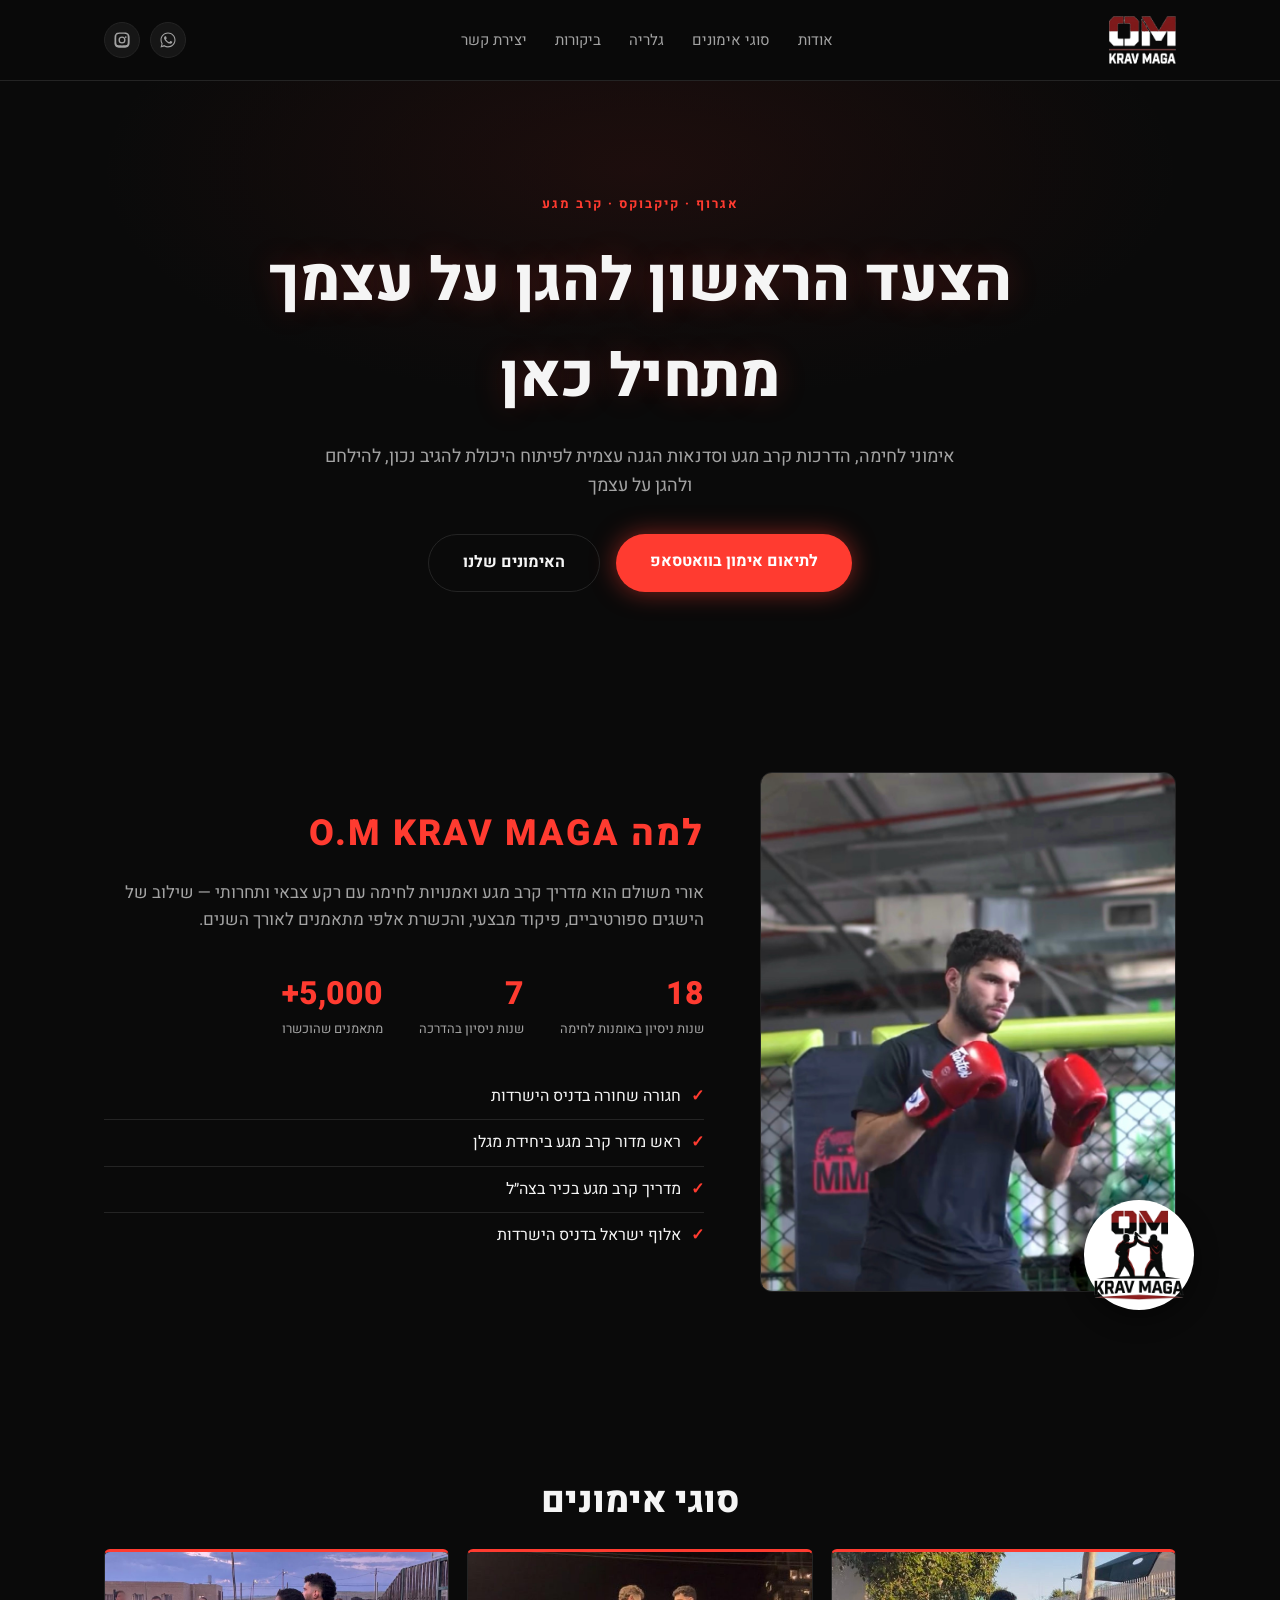
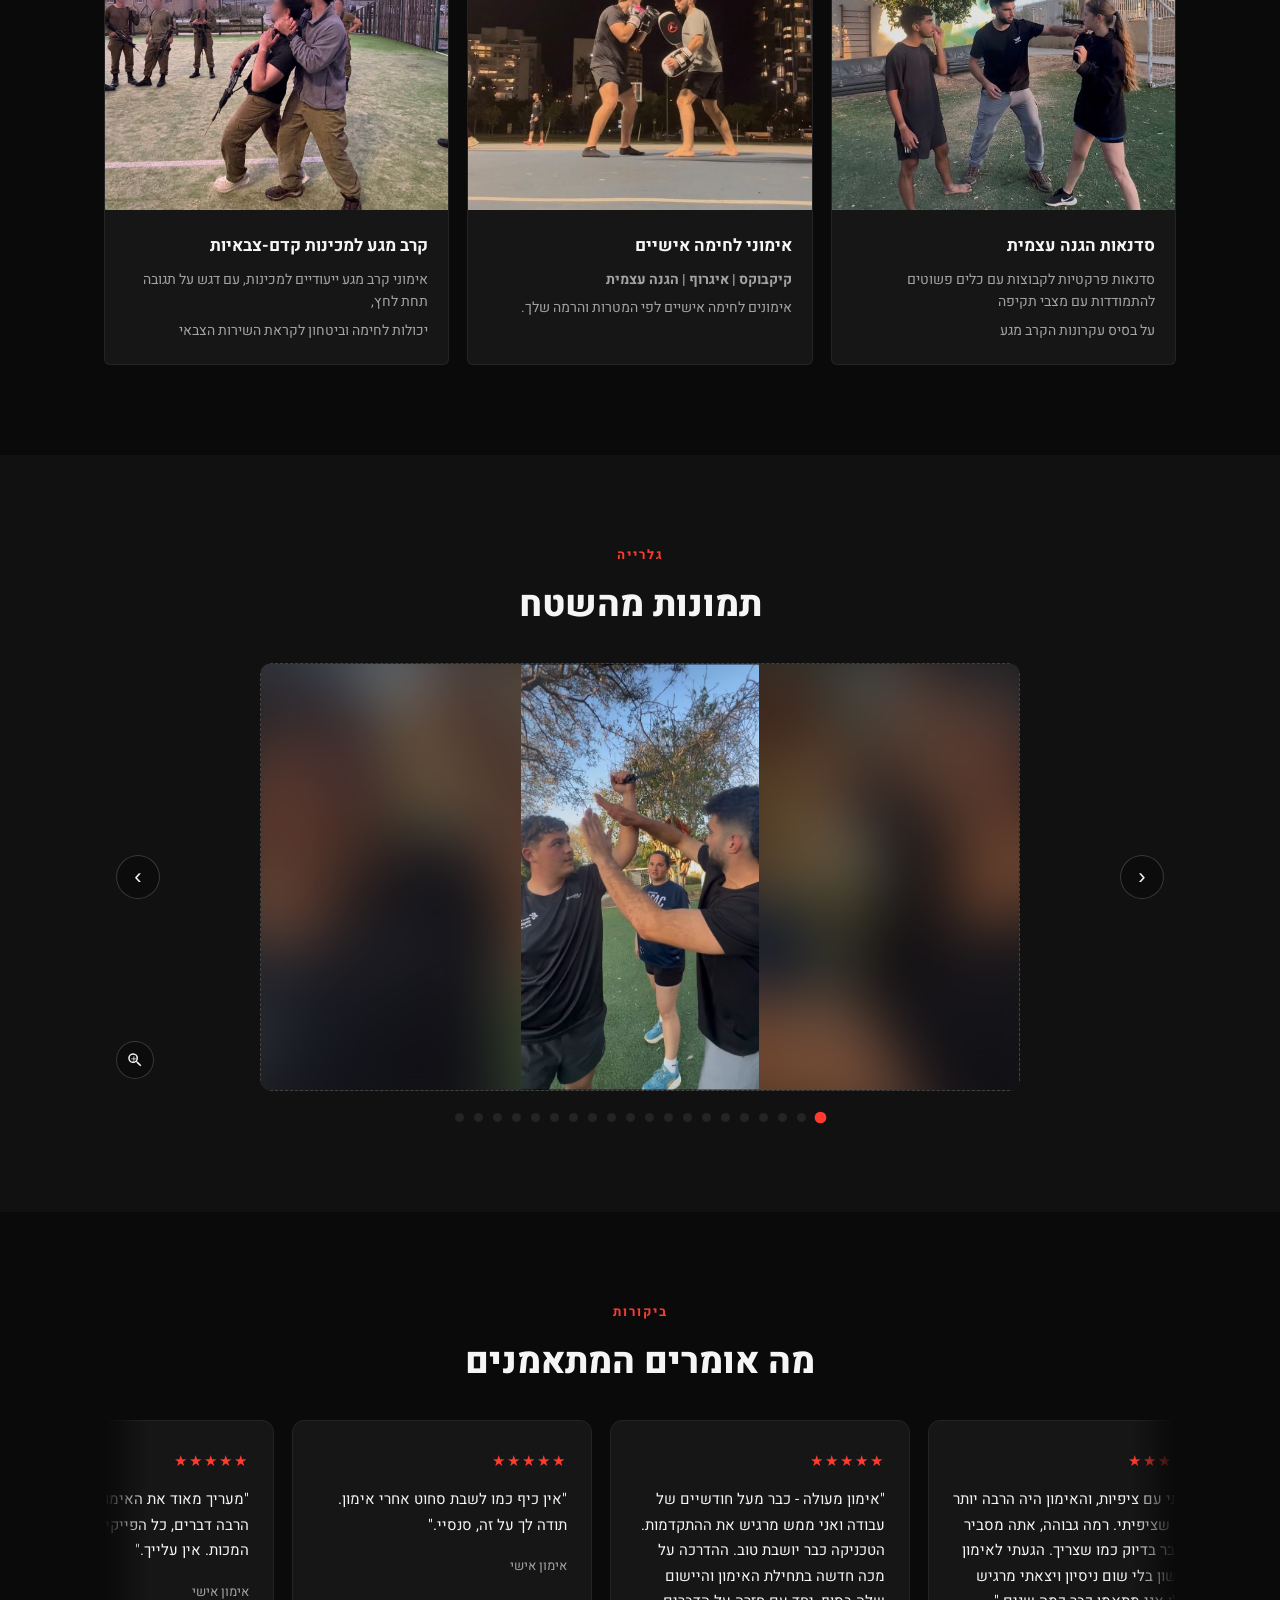
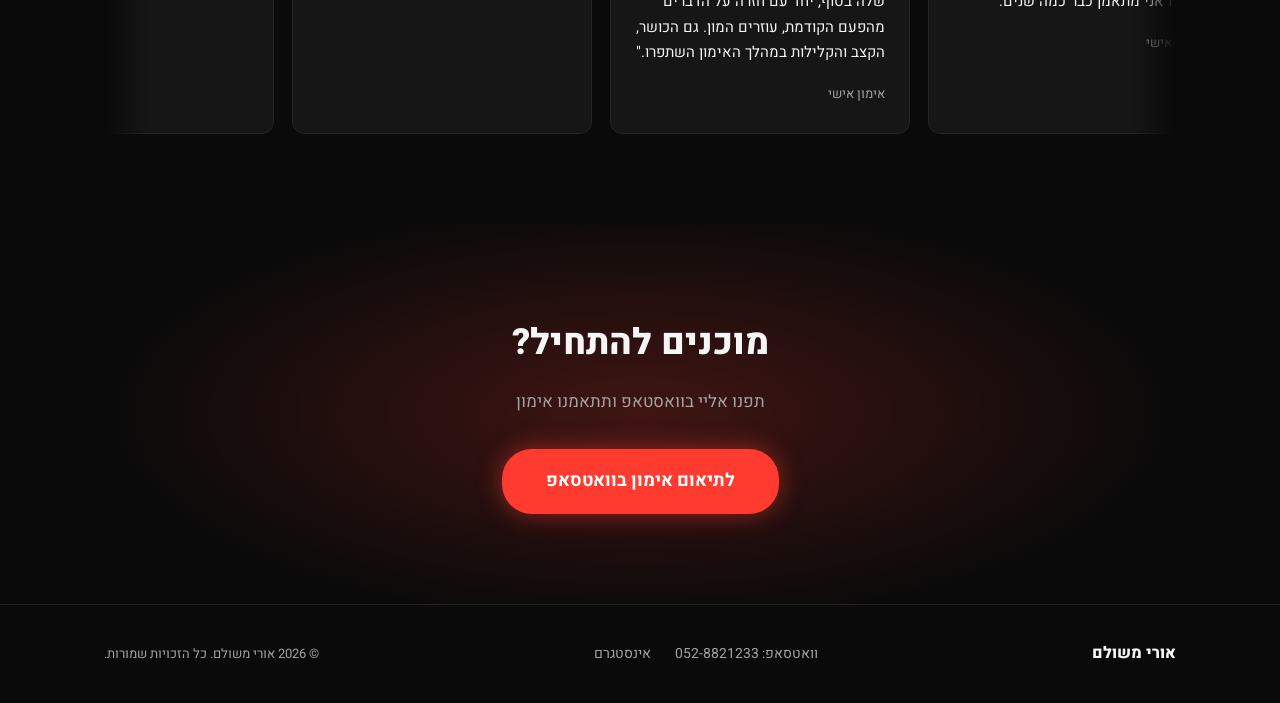
==== index.html @ 2c831c77 "Add gallery zoom lightbox Tap/click a gallery photo (or the dedicated zoom button) to open a full-sc" ====
<!doctype html>
<html lang="he" dir="rtl">
<head>
<meta charset="UTF-8">
<meta name="viewport" content="width=device-width, initial-scale=1.0">
<title>אורי משולם | מדריך קרב מגע ואמנויות לחימה</title>
<meta name="description" content="אורי משולם - מפקד מדור קרב מגע ביחידת מגלן, מדריך קרב מגע בכיר בצה״ל. אימונים אישיים, יחידות צבא ומשטרה, מכינות קדם-צבאיות וארגונים.">
<link rel="preconnect" href="https://fonts.googleapis.com">
<link rel="preconnect" href="https://fonts.gstatic.com" crossorigin>
<link href="https://fonts.googleapis.com/css2?family=Heebo:wght@400;500;600;700;800;900&display=swap" rel="stylesheet">
<link rel="stylesheet" href="css/style.css">
<link rel="icon" href="assets/favicon-mark.png" type="image/png">
</head>
<body>

<!-- ============ HEADER ============ -->
<header class="site-header" id="top">
  <div class="container header-inner">
    <a class="logo" href="#top">
      <img src="assets/logo-header.png" alt="OM Krav Maga">
    </a>
    <nav class="nav" id="mainNav">
      <a href="#about">אודות</a>
      <a href="#training-types">סוגי אימונים</a>
      <a href="#gallery">גלריה</a>
      <a href="#reviews">ביקורות</a>
      <a href="#contact">יצירת קשר</a>
    </nav>
    <div class="header-social">
      <a class="icon-link" href="https://wa.me/972528821233" target="_blank" rel="noopener" aria-label="וואטסאפ">
        <svg viewBox="0 0 24 24" aria-hidden="true"><path d="M17.5 14.4c-.3-.2-1.7-.9-2-1-.3-.1-.5-.2-.7.2s-.8 1-.9 1.1c-.2.2-.3.2-.6.1-.3-.2-1.2-.5-2.3-1.5-.9-.8-1.4-1.7-1.6-2-.2-.3 0-.5.1-.6.1-.1.3-.3.4-.5.1-.2.2-.3.3-.5.1-.2 0-.4 0-.5C10.1 9 9.6 7.8 9.4 7.3c-.2-.5-.4-.4-.6-.4h-.5c-.2 0-.5.1-.7.3-.2.2-.9.9-.9 2.2s1 2.6 1.1 2.7c.1.2 1.9 2.9 4.6 4.1.6.3 1.1.4 1.5.6.6.2 1.2.2 1.6.1.5-.1 1.7-.7 1.9-1.3.2-.6.2-1.1.2-1.3 0-.1-.2-.2-.4-.3zM12 2C6.5 2 2 6.5 2 12c0 1.8.5 3.6 1.4 5.1L2 22l5-1.3c1.4.8 3 1.2 4.7 1.2h.3c5.5 0 10-4.5 10-10S17.5 2 12 2zm0 18.2h-.3c-1.5 0-3-.4-4.3-1.2l-.3-.2-3 .8.8-2.9-.2-.3c-.9-1.4-1.3-3-1.3-4.6C3.4 7.3 7.3 3.4 12 3.4c4.7 0 8.6 3.9 8.6 8.6s-3.9 8.2-8.6 8.2z"/></svg>
      </a>
      <a class="icon-link" href="https://www.instagram.com/orimeshulam_/" target="_blank" rel="noopener" aria-label="אינסטגרם">
        <svg viewBox="0 0 24 24" aria-hidden="true"><path d="M12 2c2.7 0 3.1 0 4.1.1 1.1 0 1.8.2 2.5.5.7.3 1.2.6 1.8 1.2.6.6.9 1.1 1.2 1.8.3.7.4 1.4.5 2.5 0 1 .1 1.4.1 4.1s0 3.1-.1 4.1c0 1.1-.2 1.8-.5 2.5-.3.7-.6 1.2-1.2 1.8-.6.6-1.1.9-1.8 1.2-.7.3-1.4.4-2.5.5-1 0-1.4.1-4.1.1s-3.1 0-4.1-.1c-1.1 0-1.8-.2-2.5-.5-.7-.3-1.2-.6-1.8-1.2-.6-.6-.9-1.1-1.2-1.8-.3-.7-.4-1.4-.5-2.5C2 15.1 2 14.7 2 12s0-3.1.1-4.1c0-1.1.2-1.8.5-2.5.3-.7.6-1.2 1.2-1.8.6-.6 1.1-.9 1.8-1.2.7-.3 1.4-.4 2.5-.5C8.9 2 9.3 2 12 2zm0 1.8c-2.6 0-3 0-4 .1-.9 0-1.4.2-1.7.3-.4.2-.7.3-1 .6-.3.3-.5.6-.6 1-.1.3-.3.8-.3 1.7-.1 1-.1 1.4-.1 4s0 3 .1 4c0 .9.2 1.4.3 1.7.2.4.3.7.6 1 .3.3.6.5 1 .6.3.1.8.3 1.7.3 1 .1 1.4.1 4 .1s3 0 4-.1c.9 0 1.4-.2 1.7-.3.4-.2.7-.3 1-.6.3-.3.5-.6.6-1 .1-.3.3-.8.3-1.7.1-1 .1-1.4.1-4s0-3-.1-4c0-.9-.2-1.4-.3-1.7-.2-.4-.3-.7-.6-1-.3-.3-.6-.5-1-.6-.3-.1-.8-.3-1.7-.3-1-.1-1.4-.1-4-.1zm0 3.5a4.7 4.7 0 110 9.4 4.7 4.7 0 010-9.4zm0 1.8a2.9 2.9 0 100 5.8 2.9 2.9 0 000-5.8zm5-2a1.1 1.1 0 110 2.2 1.1 1.1 0 010-2.2z"/></svg>
      </a>
    </div>
    <button class="nav-toggle" id="navToggle" aria-label="תפריט" aria-expanded="false">
      <span></span><span></span><span></span>
    </button>
  </div>
</header>


<!-- ============ HERO ============ -->
<section class="hero">
  <!-- ** VIDEO PLACEHOLDER: replace assets/hero-video.mp4 with the real background video once you send it over ** -->
  <video class="hero-video" autoplay muted loop playsinline>
    <source src="assets/hero-video.mp4" type="video/mp4">
  </video>
  <div class="hero-overlay"></div>
  <div class="container hero-inner">
    <div class="badge">אגרוף · קיקבוקס · קרב מגע</div>
    <h1>הצעד הראשון להגן על עצמך<br/>מתחיל כאן</h1>
    <p class="hero-sub">
   אימוני לחימה, הדרכות קרב מגע וסדנאות הגנה עצמית
לפיתוח היכולת להגיב נכון, להילחם ולהגן על עצמך 
    </p>
    <div class="hero-actions">
      <a class="btn btn-primary" href="https://wa.me/972528821233" target="_blank" rel="noopener">לתיאום אימון בוואטסאפ</a>
      <a class="btn btn-ghost" href="#training-types">האימונים שלנו</a>
    </div>
  </div>
</section>


<!-- ============ ABOUT / CREDENTIALS ============ -->
<section class="section" id="about">
  <div class="container about-grid">
    <div class="about-media">
      <img class="profile-photo" src="assets/ori-profile.jpg" alt="אורי משולם באימון">
      <div class="brand-seal">
        <img src="assets/logo-badge-lightbg.png" alt="OM Krav Maga">
      </div>
    </div>
    <div class="about-content">
      <h2 class="section-kicker">למה O.M KRAV MAGA</h2>
      <p class="about-lede">
        אורי משולם הוא מדריך קרב מגע ואמנויות לחימה עם רקע צבאי ותחרותי —
        שילוב של הישגים ספורטיביים, פיקוד מבצעי, והכשרת אלפי מתאמנים לאורך השנים.
      </p>

      <div class="stats-row">
        <div class="stat">
          <span class="stat-num">18</span>
          <span class="stat-label">שנות ניסיון באומנות לחימה</span>
        </div>
        <div class="stat">
          <span class="stat-num">7</span>
          <span class="stat-label">שנות ניסיון בהדרכה</span>
        </div>
        <div class="stat">
          <span class="stat-num">5,000+</span>
          <span class="stat-label">מתאמנים שהוכשרו</span>
        </div>
      </div>

      <ul class="credentials-list">
        <li><span class="cred-icon">✓</span> חגורה שחורה בדניס הישרדות</li>
        <li><span class="cred-icon">✓</span> ראש מדור קרב מגע ביחידת מגלן</li>
        <li><span class="cred-icon">✓</span> מדריך קרב מגע בכיר בצה״ל</li>
        <li><span class="cred-icon">✓</span> אלוף ישראל בדניס הישרדות</li>
      </ul>
    </div>
  </div>
</section>

<!-- ============ TRAINING TYPES ============ -->
<section class="section" id="training-types">
  <div class="container">
    <h2 class="center">סוגי אימונים</h2>
    <div class="training-grid">
      <div class="service-card">
        <div class="service-card-image"><img src="assets/om-gallery/gallery-07.jpg" alt="סדנת הגנה עצמית" style="object-position:50% 60%;"></div>
        <div class="service-card-body">
          <h3>סדנאות הגנה עצמית</h3>
          <p>סדנאות פרקטיות לקבוצות עם כלים פשוטים להתמודדות עם מצבי תקיפה</p>
          <p>על בסיס עקרונות הקרב מגע</p>
        </div>
      </div>
      <div class="service-card">
        <div class="service-card-image"><img src="assets/om-gallery/gallery-13.jpg" alt="אימון אישי"></div>
        <div class="service-card-body">
          <h3>אימוני לחימה אישיים</h3>
          <p style="font-weight: bold;">קיקבוקס | איגרוף | הגנה עצמית</p>
          <p>אימונים לחימה אישיים לפי המטרות והרמה שלך.</p>
        </div>
      </div>
      <div class="service-card">
        <div class="service-card-image"><img src="assets/om-gallery/gallery-08.jpg" alt="סדנת קרב מגע למכינות קדם-צבאיות"></div>
        <div class="service-card-body">
          <h3>קרב מגע למכינות קדם-צבאיות</h3>
          <p>אימוני קרב מגע ייעודיים למכינות, עם דגש על תגובה תחת לחץ,</p>
          <p>יכולות לחימה וביטחון לקראת השירות הצבאי</p>
        </div>
      </div>
    </div>
  </div>
</section>

<!-- ============ GALLERY ============ -->
<section class="section section-alt" id="gallery">
  <div class="container">
    <div class="section-kicker center">גלרייה</div>
    <h2 class="center">תמונות מהשטח</h2>
    <div class="gallery-frame">
      <button class="gallery-nav prev" id="galleryPrev" aria-label="התמונה הקודמת">‹</button>
      <div class="gallery-viewport">
        <div class="gallery-track" id="galleryTrack"></div>
      </div>
      <button class="gallery-nav next" id="galleryNext" aria-label="התמונה הבאה">›</button>
      <button class="gallery-zoom-btn" id="galleryZoomBtn" aria-label="הגדל תמונה">
        <svg viewBox="0 0 24 24" aria-hidden="true"><path d="M15.5 14h-.79l-.28-.27a6.5 6.5 0 10-.7.7l.27.28v.79l5 4.99L20.49 19l-4.99-5zm-6 0a4.5 4.5 0 110-9 4.5 4.5 0 010 9z"/><path d="M11 7h-1v3H7v1h3v3h1v-3h3V10h-3z"/></svg>
      </button>
    </div>
    <div class="gallery-thumbs" id="galleryThumbs"></div>
  </div>
</section>

<!-- ============ GALLERY LIGHTBOX ============ -->
<div class="lightbox" id="lightbox" aria-hidden="true">
  <button class="lightbox-close" id="lightboxClose" aria-label="סגור">&times;</button>
  <div class="lightbox-counter" id="lightboxCounter"></div>
  <button class="lightbox-nav prev" id="lightboxPrev" aria-label="התמונה הקודמת">‹</button>
  <div class="lightbox-viewport" id="lightboxViewport">
    <img class="lightbox-img" id="lightboxImg" src="" alt="" draggable="false">
  </div>
  <button class="lightbox-nav next" id="lightboxNext" aria-label="התמונה הבאה">›</button>
  <div class="lightbox-hint">לחיצה כפולה או פינץ' להגדלה</div>
</div>

<!-- ============ REVIEWS ============ -->
<section class="section" id="reviews">
  <div class="container">
    <div class="section-kicker center">ביקורות</div>
    <h2 class="center">מה אומרים המתאמנים</h2>
    <div class="reviews-marquee">
      <div class="reviews-track" id="reviewsTrack"></div>
    </div>
  </div>
</section>

<!-- ============ CONTACT / CTA ============ -->
<section class="section cta-section" id="contact">
  <div class="container cta-inner">
    <h2>מוכנים להתחיל?</h2>
    <p>תפנו אליי בוואסטאפ ותתאמנו אימון</p>
    <a class="btn btn-primary btn-large" href="https://wa.me/972528821233" target="_blank" rel="noopener">
      לתיאום אימון בוואטסאפ
    </a>
  </div>
</section>

<!-- ============ FOOTER ============ -->
<footer class="site-footer">
  <div class="container footer-inner">
    <div class="footer-logo">אורי משולם</div>
    <div class="footer-links">
      <a href="https://wa.me/972528821233" target="_blank" rel="noopener">וואטסאפ: 052-8821233</a>
      <a href="https://www.instagram.com/orimeshulam_/" target="_blank" rel="noopener">אינסטגרם</a>
    </div>
    <div class="footer-copy">© 2026 אורי משולם. כל הזכויות שמורות.</div>
  </div>
</footer>

<script src="js/main.js"></script>
</body>
</html>
---- css/style.css ----
/* ===== Theme: Ember Glow (dark + red) ===== */
:root{
  --bg:        #0a0a0a;
  --bg-alt:    #111111;
  --surface:   #161616;
  --surface-2: #1d1d1d;
  --text:      #f5f5f5;
  --muted:     #a3a3a3;
  --red:       #ff3b30;
  --red-dim:   rgba(255,59,48,0.5);
  --red-glow:  rgba(255,59,48,0.22);
  --line:      #242424;

  --container: 1120px;
  --radius: 12px;
  --radius-sm: 6px;
}

*, *::before, *::after{ box-sizing:border-box; }
html{ scroll-behavior:smooth; }
body{
  margin:0;
  font-family:'Heebo', sans-serif;
  background:var(--bg);
  color:var(--text);
  line-height:1.6;
}
img{ max-width:100%; display:block; }
a, button{ -webkit-tap-highlight-color:transparent; }
a{ color:inherit; }
ul{ list-style:none; margin:0; padding:0; }

.container{
  max-width:var(--container);
  margin:0 auto;
  padding:0 24px;
}

/* ---------- Buttons ---------- */
.btn{
  display:inline-block;
  padding:15px 34px;
  border-radius:30px;
  font-weight:700;
  font-size:16px;
  text-decoration:none;
  transition:transform .15s ease, box-shadow .15s ease, opacity .15s ease;
}
.btn:hover{ transform:translateY(-1px); }
.btn-primary{
  background:var(--red);
  color:#fff;
  box-shadow:0 0 24px var(--red-dim);
}
.btn-primary:hover{ box-shadow:0 0 34px var(--red-dim); }
.btn-ghost{
  background:transparent;
  color:var(--text);
  border:1px solid var(--line);
}
.btn-ghost:hover{ border-color:var(--red); color:var(--red); }
.btn-small{ padding:9px 20px; font-size:14px; }
.btn-large{ padding:18px 44px; font-size:18px; }

/* ---------- Header ---------- */
.site-header{
  position:sticky;
  top:0;
  z-index:50;
  background:rgba(10,10,10,0.85);
  backdrop-filter:blur(10px);
  border-bottom:1px solid var(--line);
}
.header-inner{
  display:flex;
  align-items:center;
  justify-content:space-between;
  padding:16px 24px;
  gap:16px;
}
.logo{
  display:flex;
  align-items:center;
  flex-shrink:0;
}
.logo img{
  height:48px;
  width:auto;
}
.nav{
  display:flex;
  gap:28px;
  flex:1;
  justify-content:center;
}
.nav a{
  color:var(--muted);
  text-decoration:none;
  font-size:15px;
  transition:color .15s ease;
}
.nav a:hover{ color:var(--text); }
.header-cta{ white-space:nowrap; }
.header-social{
  display:flex;
  gap:10px;
  flex-shrink:0;
}
.icon-link{
  width:36px;
  height:36px;
  border-radius:50%;
  background:var(--surface);
  border:1px solid var(--line);
  color:var(--muted);
  display:flex;
  align-items:center;
  justify-content:center;
  transition:border-color .15s ease, color .15s ease;
}
.icon-link:hover{ border-color:var(--red); color:var(--red); }
.icon-link svg{
  width:18px;
  height:18px;
  fill:currentColor;
}
.nav-toggle{
  display:none;
  flex-direction:column;
  gap:5px;
  background:none;
  border:none;
  cursor:pointer;
  padding:6px;
}
.nav-toggle span{
  width:22px;
  height:2px;
  background:var(--text);
  display:block;
}

/* ---------- Hero ---------- */
.hero{
  position:relative;
  overflow:hidden;
  padding:110px 0 90px;
  text-align:center;
  background:var(--bg);
}
.hero-video{
  position:absolute;
  inset:0;
  width:100%;
  height:100%;
  object-fit:cover;
  z-index:0;
}
.hero-overlay{
  position:absolute;
  inset:0;
  z-index:1;
  background:
    linear-gradient(180deg, rgba(10,10,10,0.6), rgba(10,10,10,0.88)),
    radial-gradient(ellipse 60% 55% at 50% 15%, var(--red-glow), transparent 70%);
}
.hero-inner{
  position:relative;
  z-index:2;
}
.badge{
  display:inline-block;
  color:var(--red);
  font-weight:700;
  letter-spacing:2px;
  font-size:13px;
  text-transform:uppercase;
  margin-bottom:18px;
}
.hero h1{
  font-size:clamp(38px, 6vw, 60px);
  font-weight:800;
  margin:0 0 18px;
  text-shadow:0 0 30px var(--red-glow);
}
.hero-sub{
  color:var(--muted);
  font-size:18px;
  max-width:640px;
  margin:0 auto 34px;
}
.hero-actions{
  display:flex;
  gap:16px;
  justify-content:center;
  flex-wrap:wrap;
}

/* ---------- Sections ---------- */
.section{ padding:90px 0; }
.section-alt{ background:var(--bg-alt); }
.section-kicker{
  color:var(--red);
  font-weight:700;
  letter-spacing:2px;
  font-size:13px;
  text-transform:uppercase;
  margin-bottom:10px;
}
.section h2{
  font-size:clamp(26px, 4vw, 36px);
  font-weight:800;
  margin:0 0 16px;
}
.section-sub{
  color:var(--muted);
  font-size:17px;
  max-width:620px;
  margin:0 auto 50px;
}
.center{ text-align:center; margin-inline:auto; }

/* ---------- About ---------- */
.about-grid{
  display:grid;
  grid-template-columns:0.9fr 1.3fr;
  gap:56px;
  align-items:center;
}
.about-lede{
  color:var(--muted);
  font-size:17px;
  margin-bottom:34px;
}
.stats-row{
  display:flex;
  gap:36px;
  margin-bottom:34px;
  flex-wrap:wrap;
}
.stat{ display:flex; flex-direction:column; }
.stat-num{
  font-size:32px;
  font-weight:800;
  color:var(--red);
}
.stat-label{
  color:var(--muted);
  font-size:13px;
}
.credentials-list li{
  display:flex;
  align-items:flex-start;
  gap:10px;
  padding:10px 0;
  border-bottom:1px solid var(--line);
  font-size:16px;
}
.credentials-list li:last-child{ border-bottom:none; }
.cred-icon{
  color:var(--red);
  font-weight:800;
  flex-shrink:0;
}

/* ---------- Photo placeholders ---------- */
.photo-placeholder{
  background:var(--surface);
  border:1px dashed var(--line);
  border-radius:var(--radius);
  aspect-ratio:4/5;
  display:flex;
  align-items:center;
  justify-content:center;
  text-align:center;
  color:var(--muted);
  font-size:14px;
  padding:20px;
}
.photo-placeholder.small{ aspect-ratio:1/1; border-radius:var(--radius-sm); }

.about-media{
  position:relative;
}
.profile-photo{
  width:100%;
  aspect-ratio:4/5;
  object-fit:cover;
  object-position:top center;
  border-radius:var(--radius);
  border:1px solid var(--line);
}
.brand-seal{
  position:absolute;
  bottom:-18px;
  inset-inline-start:-18px;
  width:110px;
  height:110px;
  background:#fff;
  border-radius:50%;
  box-shadow:0 8px 24px rgba(0,0,0,0.45);
  display:flex;
  align-items:center;
  justify-content:center;
  padding:10px;
}
.brand-seal img{
  width:100%;
  height:100%;
  object-fit:contain;
}

/* ---------- Audience grid ---------- */
.audience-grid{
  display:grid;
  grid-template-columns:repeat(3, 1fr);
  gap:18px;
  margin-top:50px;
}
.audience-card{
  background:var(--surface);
  border:1px solid var(--line);
  border-radius:var(--radius);
  padding:30px 20px;
  text-align:center;
  transition:border-color .15s ease;
}
.audience-card:hover{ border-color:var(--red); }
.audience-icon{
  color:var(--red);
  font-size:20px;
  margin-bottom:12px;
}
.audience-card h3{
  font-size:16px;
  font-weight:600;
  margin:0;
}

/* ---------- Services / Training types ---------- */
.services-grid{
  display:grid;
  grid-template-columns:repeat(4, 1fr);
  gap:18px;
  margin-top:20px;
}
.training-grid{
  display:grid;
  grid-template-columns:repeat(3, 1fr);
  gap:18px;
  margin-top:20px;
}
.service-card{
  background:var(--surface);
  border:1px solid var(--line);
  border-top:3px solid var(--red);
  border-radius:var(--radius-sm);
  overflow:hidden;
}
.service-card-image{
  aspect-ratio:4/3;
  background:var(--surface-2);
  overflow:hidden;
}
.service-card-image img{
  width:100%;
  height:100%;
  object-fit:cover;
  object-position:50% 75%;
}
.ph-icon{
  width:30px;
  height:30px;
  fill:var(--muted);
  opacity:.55;
}
.service-card-body{
  padding:22px 20px;
}
.service-card h3{
  font-size:17px;
  margin:0 0 10px;
}
.service-card p{
  color:var(--muted);
  font-size:14px;
  margin:0;
}
.service-card p + p{ margin-top:6px; }

/* ---------- Gallery ---------- */
.gallery-frame{
  position:relative;
  margin-top:30px;
  touch-action:pan-y;
  user-select:none;
}
.gallery-viewport{
  width:100%;
  max-width:760px;
  margin-inline:auto;
  aspect-ratio:16/9;
  overflow:hidden;
  border-radius:var(--radius);
  cursor:grab;
  touch-action:pan-y;
  user-select:none;
}
.gallery-viewport:active{ cursor:grabbing; }
.gallery-track{
  display:flex;
  width:100%;
  height:100%;
  transition:transform .45s cubic-bezier(.4,0,.2,1);
}
.gallery-slide{
  flex:0 0 100%;
  width:100%;
  height:100%;
  position:relative;
  overflow:hidden;
  display:flex;
  flex-direction:column;
  align-items:center;
  justify-content:center;
  gap:12px;
  text-align:center;
  background:var(--surface-2);
  border:1px dashed rgba(255,255,255,0.16);
  color:var(--muted);
  font-size:14px;
  padding:20px;
  box-sizing:border-box;
}
.gallery-slide .ph-icon{
  width:40px;
  height:40px;
}
/* Portrait photos in a 16:9 frame would lose their tops/bottoms to a hard
   cover-crop. Instead: a blurred, scaled-up copy fills the frame as a
   backdrop, and the real photo sits on top uncropped (object-fit:contain)
   -- nothing is ever cut off, and there are no plain letterbox bars. */
.gallery-slide-bg{
  position:absolute;
  inset:0;
  width:100%;
  height:100%;
  object-fit:cover;
  filter:blur(28px) brightness(0.55) saturate(1.15);
  transform:scale(1.15);
  z-index:0;
}
.gallery-slide img:not(.gallery-slide-bg){
  position:absolute;
  inset:0;
  z-index:1;
  width:100%;
  height:100%;
  max-width:none;
  max-height:none;
  object-fit:contain;
}
.gallery-nav{
  position:absolute;
  top:50%;
  transform:translateY(-50%);
  z-index:3;
  flex-shrink:0;
  width:44px;
  height:44px;
  border-radius:50%;
  background:rgba(10,10,10,0.55);
  backdrop-filter:blur(4px);
  border:1px solid rgba(255,255,255,0.18);
  color:var(--text);
  font-size:22px;
  line-height:1;
  cursor:pointer;
  transition:border-color .15s ease, color .15s ease, background .15s ease;
}
.gallery-nav:hover{ border-color:var(--red); color:var(--red); background:rgba(10,10,10,0.75); }
.gallery-nav:active{ border-color:var(--red); color:var(--red); background:rgba(10,10,10,0.85); transform:translateY(-50%) scale(0.92); }
.gallery-nav.prev{ inset-inline-start:12px; }
.gallery-nav.next{ inset-inline-end:12px; }
.gallery-zoom-btn{
  position:absolute;
  bottom:12px;
  inset-inline-end:12px;
  z-index:3;
  width:38px;
  height:38px;
  border-radius:50%;
  background:rgba(10,10,10,0.55);
  backdrop-filter:blur(4px);
  border:1px solid rgba(255,255,255,0.18);
  color:var(--text);
  display:flex;
  align-items:center;
  justify-content:center;
  cursor:pointer;
  transition:border-color .15s ease, color .15s ease, background .15s ease;
}
.gallery-zoom-btn svg{ width:18px; height:18px; fill:currentColor; }
.gallery-zoom-btn:hover{ border-color:var(--red); color:var(--red); background:rgba(10,10,10,0.75); }

/* ---------- Gallery Lightbox ---------- */
.lightbox{
  display:none;
  position:fixed;
  inset:0;
  z-index:500;
  background:#050505; /* fully opaque -- the previous rgba(...,0.96) left
    just enough transparency for bright page text behind it to faintly
    bleed through in the empty letterbox space around a photo. */
  align-items:center;
  justify-content:center;
}
.lightbox.open{ display:flex; }
.lightbox-viewport{
  width:100%;
  height:100%;
  display:flex;
  align-items:center;
  justify-content:center;
  overflow:hidden;
  touch-action:none;
}
.lightbox-img{
  max-width:92vw;
  max-height:82vh;
  object-fit:contain;
  -webkit-user-select:none;
  user-select:none;
  will-change:transform;
  cursor:grab;
}
.lightbox-img.panning{ cursor:grabbing; }
.lightbox-close{
  position:absolute;
  top:16px;
  inset-inline-end:16px;
  z-index:2;
  width:44px;
  height:44px;
  border-radius:50%;
  background:rgba(255,255,255,0.08);
  border:1px solid rgba(255,255,255,0.18);
  color:var(--text);
  font-size:26px;
  line-height:1;
  cursor:pointer;
}
.lightbox-close:hover{ border-color:var(--red); color:var(--red); }
.lightbox-nav{
  position:absolute;
  top:50%;
  transform:translateY(-50%);
  z-index:2;
  width:48px;
  height:48px;
  border-radius:50%;
  background:rgba(255,255,255,0.08);
  border:1px solid rgba(255,255,255,0.18);
  color:var(--text);
  font-size:24px;
  line-height:1;
  cursor:pointer;
}
.lightbox-nav:hover{ border-color:var(--red); color:var(--red); }
.lightbox-nav.prev{ inset-inline-start:16px; }
.lightbox-nav.next{ inset-inline-end:16px; }
.lightbox-counter{
  position:absolute;
  top:20px;
  inset-inline-start:20px;
  z-index:2;
  color:var(--muted);
  font-size:14px;
  letter-spacing:.5px;
}
.lightbox-hint{
  position:absolute;
  bottom:18px;
  inset-inline:0;
  text-align:center;
  color:var(--muted);
  font-size:12px;
  pointer-events:none;
}
@media (max-width:640px){
  .lightbox-nav{ width:40px; height:40px; font-size:20px; }
  .lightbox-close{ width:38px; height:38px; font-size:22px; }
  .lightbox-hint{ display:none; }
}
.gallery-thumbs{
  display:flex;
  gap:10px;
  justify-content:center;
  flex-wrap:wrap;
  margin-top:22px;
}
.gallery-thumb{
  width:9px;
  height:9px;
  padding:0;
  border-radius:50%;
  background:var(--line);
  border:none;
  cursor:pointer;
  transition:background .15s ease, transform .15s ease;
}
.gallery-thumb:hover{ background:var(--muted); }
.gallery-thumb.active{
  background:var(--red);
  transform:scale(1.3);
}

/* ---------- Reviews ---------- */
.reviews-marquee{
  width:100%;
  margin-top:30px;
  overflow-x:auto;
  overflow-y:hidden;
  -webkit-overflow-scrolling:touch;
  touch-action:pan-x;
  overscroll-behavior-x:contain;
  cursor:grab;
  scrollbar-width:none;
  -webkit-mask-image: linear-gradient(90deg, transparent, black 4%, black 96%, transparent);
  mask-image: linear-gradient(90deg, transparent, black 4%, black 96%, transparent);
}
.reviews-marquee::-webkit-scrollbar{ display:none; }
.reviews-marquee.dragging{ cursor:grabbing; }
.reviews-track{
  display:flex;
  gap:18px;
  width:max-content;
  padding-inline:4px 18px;
}
.review-card{
  flex:0 0 300px;
  min-width:0; /* flex items default to min-width:auto (their content's
    min-content size), which silently overrides flex-shrink:0 whenever
    content can't wrap small enough -- WebKit's Hebrew line-breaking
    disagreed with Chromium's about where the long quotes could wrap,
    ballooning card width from 300px to ~800px and desyncing all the
    scrollLeft/wrap math in JS. This is the standard fix. */
  background:var(--surface);
  border:1px solid var(--line);
  border-radius:var(--radius);
  padding:28px 24px;
  -webkit-user-select:none; /* Safari needs the prefix too -- unprefixed
    user-select alone let text get highlighted mid-drag in WebKit even
    though Chromium respected it fine. */
  user-select:none;
}
.review-card *{
  -webkit-user-select:none;
  user-select:none;
}
.review-stars{
  color:var(--red);
  letter-spacing:2px;
  margin-bottom:14px;
  font-size:15px;
}
.review-quote{
  font-size:15px;
  color:var(--text);
  line-height:1.7;
  margin:0 0 18px;
}
.review-author{
  color:var(--muted);
  font-size:13px;
}

/* ---------- CTA section ---------- */
.cta-section{
  text-align:center;
  background:radial-gradient(ellipse 60% 80% at 50% 50%, var(--red-glow), transparent 70%);
}
.cta-inner h2{ margin-bottom:8px; }
.cta-inner p{
  color:var(--muted);
  font-size:17px;
  margin-bottom:34px;
}

/* ---------- Footer ---------- */
.site-footer{
  border-top:1px solid var(--line);
  padding:36px 0;
}
.footer-inner{
  display:flex;
  align-items:center;
  justify-content:space-between;
  flex-wrap:wrap;
  gap:16px;
}
.footer-logo{ font-weight:800; }
.footer-links{
  display:flex;
  gap:24px;
  flex-wrap:wrap;
}
.footer-links a{
  color:var(--muted);
  text-decoration:none;
  font-size:14px;
}
.footer-links a:hover{ color:var(--red); }
.footer-copy{
  color:var(--muted);
  font-size:13px;
}

/* ---------- Responsive ---------- */
@media (max-width: 860px){
  .about-grid{ grid-template-columns:1fr; }
  .services-grid{ grid-template-columns:repeat(2, 1fr); }
  .training-grid{ grid-template-columns:repeat(2, 1fr); }
  .audience-grid{ grid-template-columns:repeat(2, 1fr); }
  .reviews-grid{ grid-template-columns:1fr; }
}

@media (max-width: 640px){
  .hero h1{
    font-size:clamp(20px, 6.8vw, 44px);
  }
  .nav{
    position:absolute;
    top:100%;
    inset-inline:0;
    background:var(--bg);
    border-bottom:1px solid var(--line);
    flex-direction:column;
    align-items:center;
    padding:20px 0;
    gap:18px;
    display:none;
  }
  .nav.open{ display:flex; }
  .nav-toggle{ display:flex; }
  .header-cta{ display:none; }
  .header-social{ gap:8px; }
  .icon-link{ width:34px; height:34px; }
  .logo img{ height:36px; width:auto; }
  .services-grid{ grid-template-columns:1fr; }
  .training-grid{ grid-template-columns:1fr; }
  .audience-grid{ grid-template-columns:1fr; }
  .gallery-grid{ grid-template-columns:repeat(2, 1fr); }
  .stats-row{
    display:grid;
    grid-template-columns:repeat(3, 1fr);
    gap:12px;
  }
  .stat{ align-items:center; text-align:center; }
  .stat-num{ font-size:26px; }
}
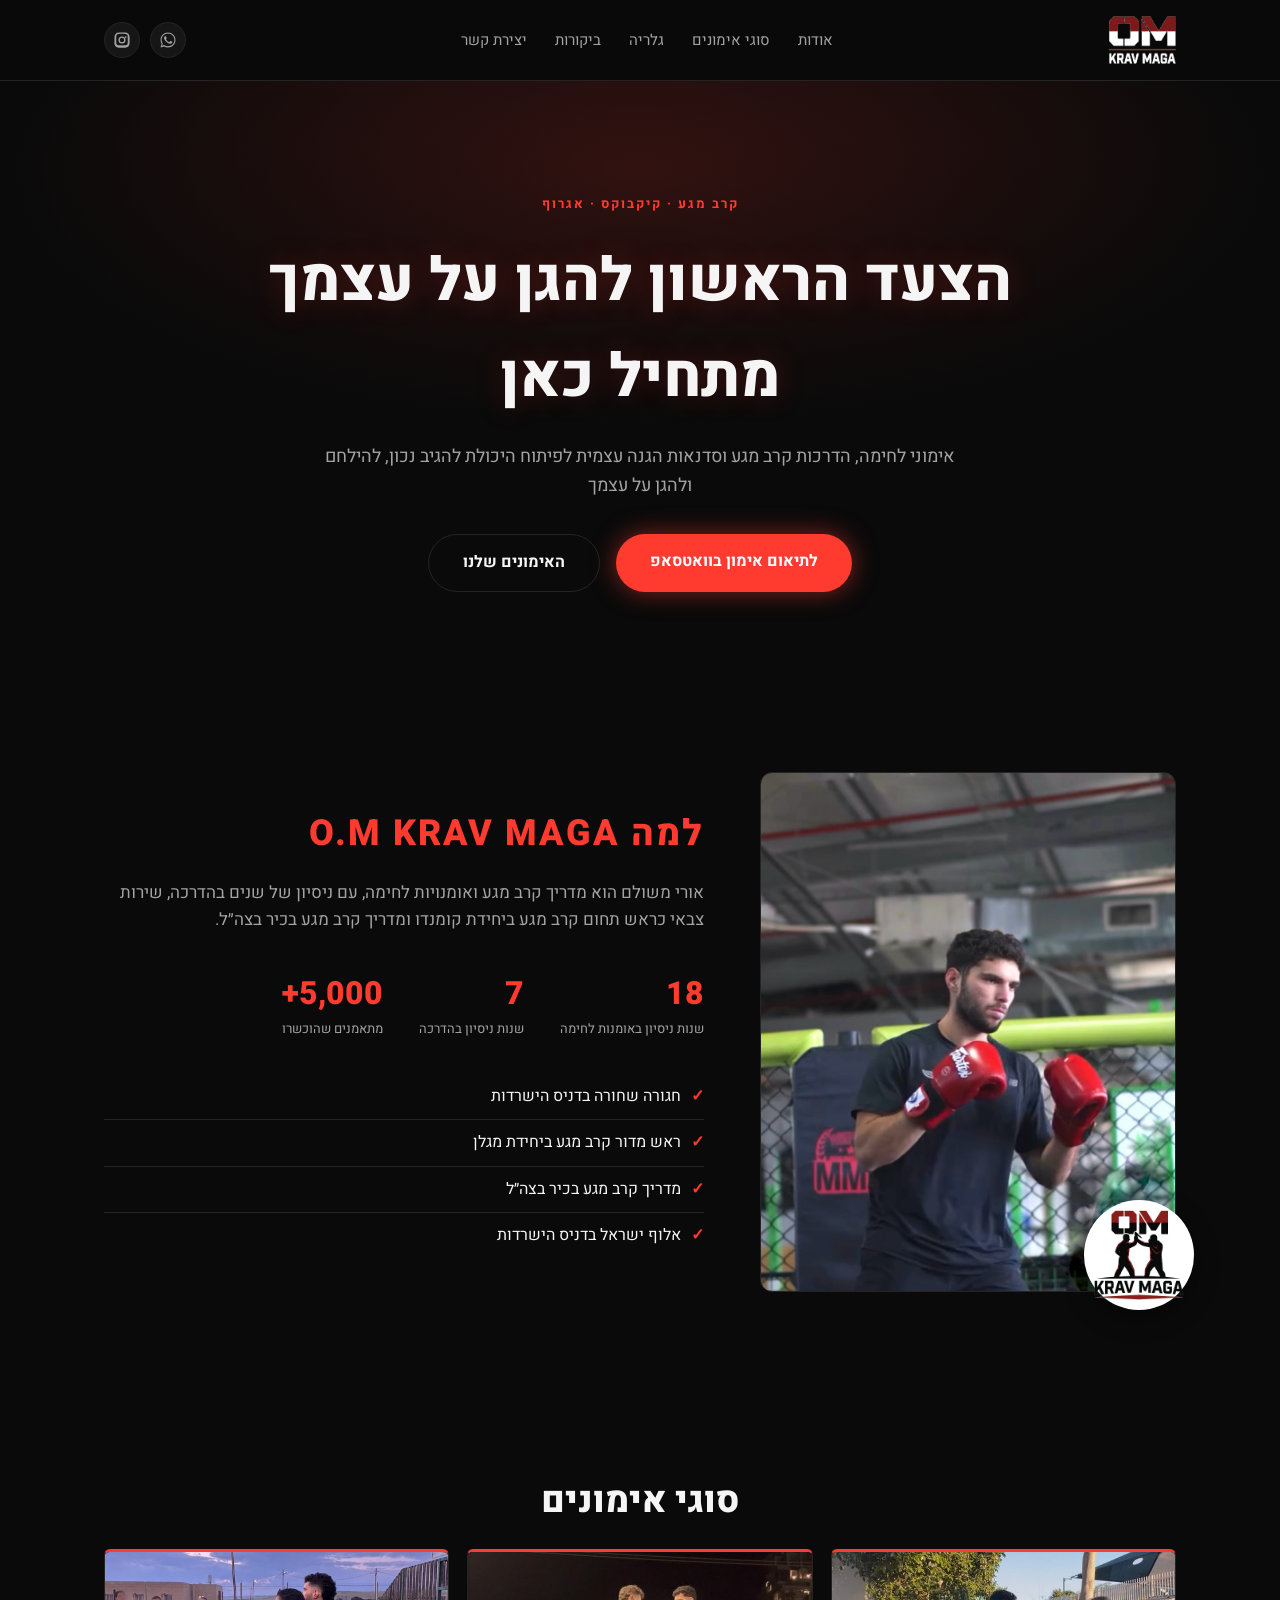
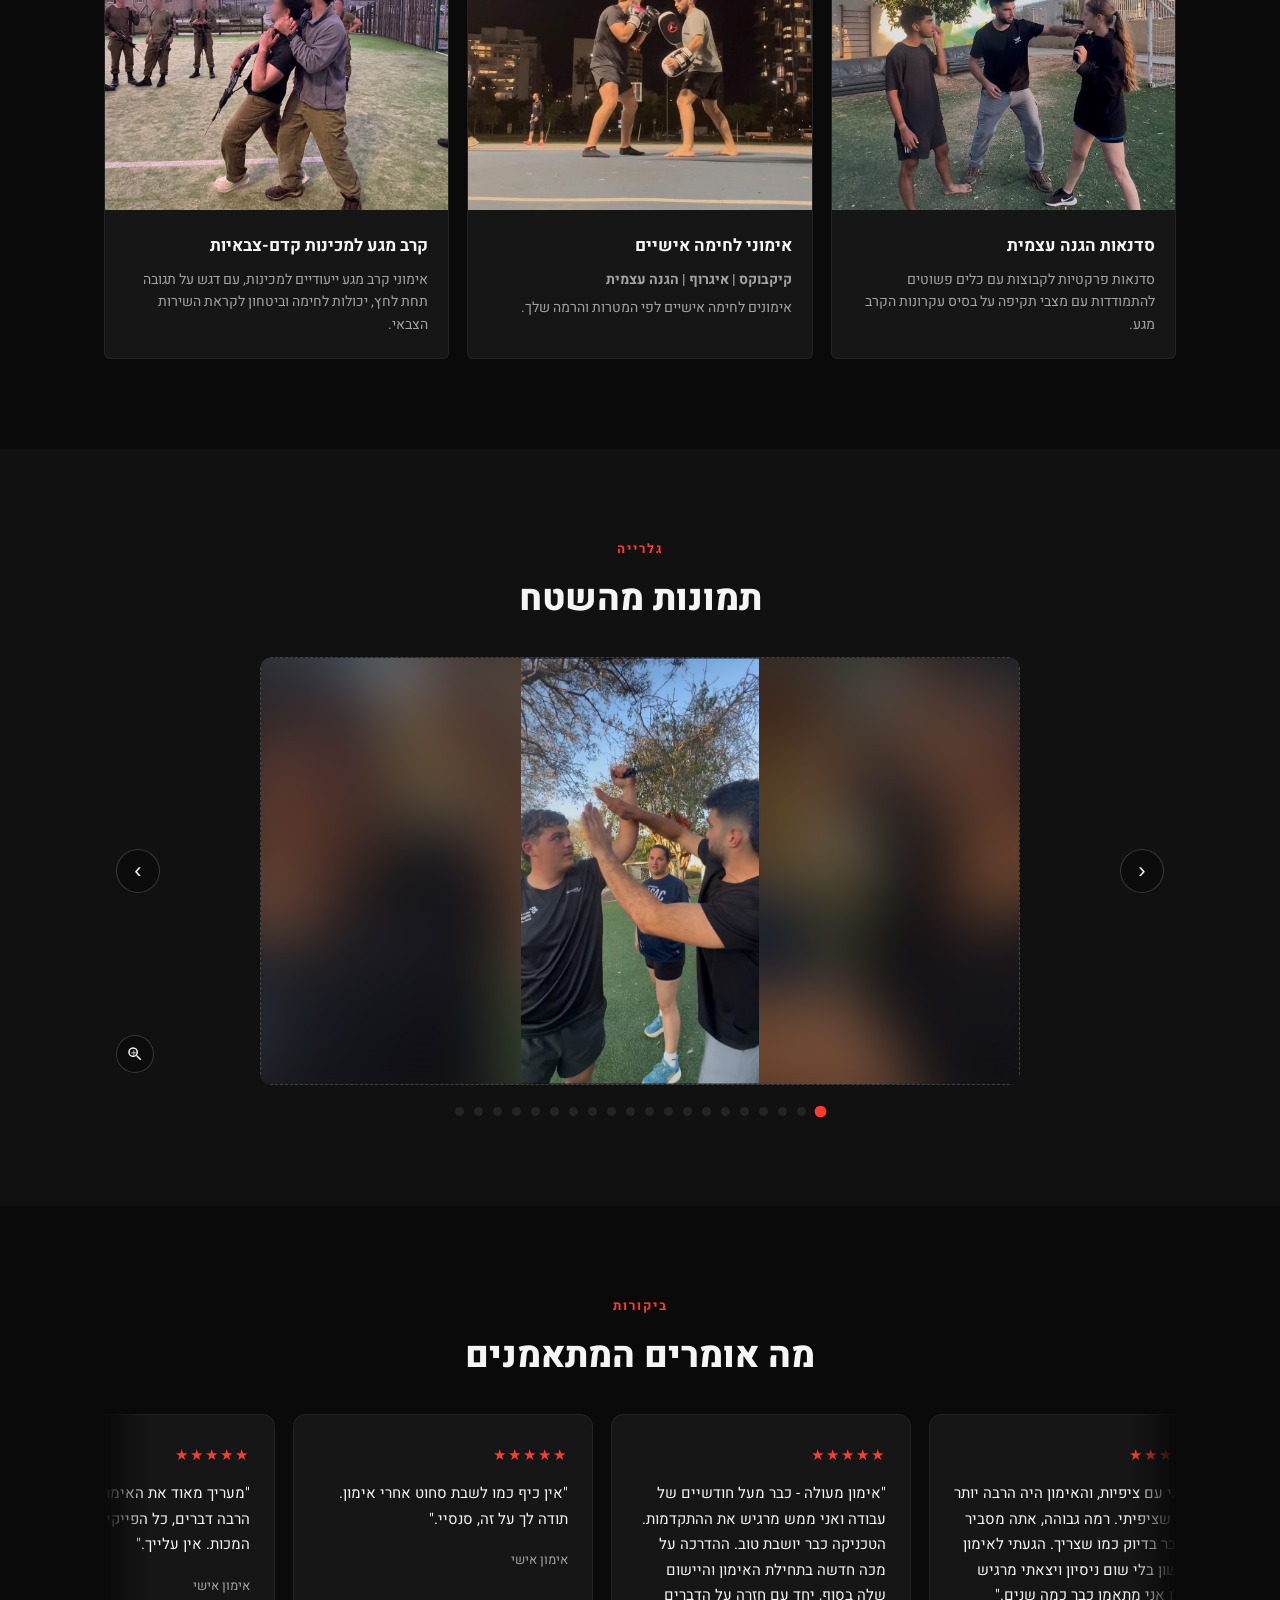
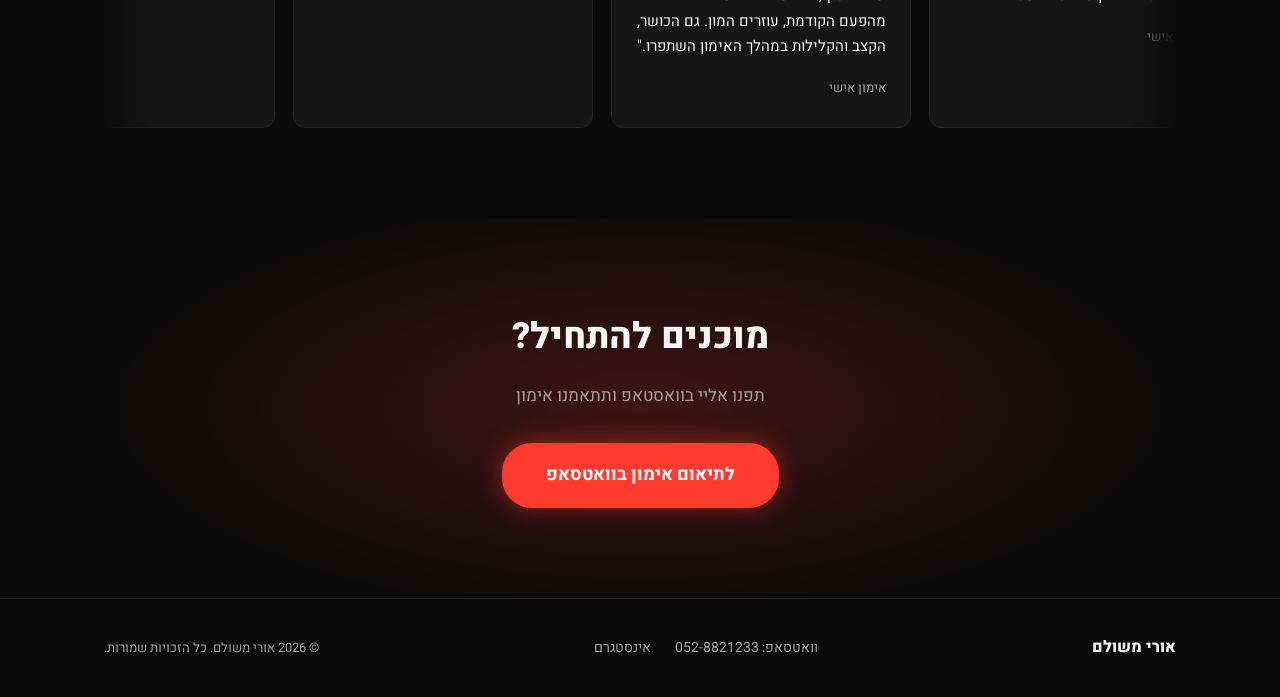
==== commit 1d83bdd5: "Refine hero section text and enhance about section description for clarity" ====
--- a/index.html
+++ b/index.html
@@ -4,7 +4,7 @@
 <meta charset="UTF-8">
 <meta name="viewport" content="width=device-width, initial-scale=1.0">
 <title>אורי משולם | מדריך קרב מגע ואמנויות לחימה</title>
-<meta name="description" content="אורי משולם - מפקד מדור קרב מגע ביחידת מגלן, מדריך קרב מגע בכיר בצה״ל. אימונים אישיים, יחידות צבא ומשטרה, מכינות קדם-צבאיות וארגונים.">
+<meta name="description" content="אימוני לחימה, הדרכות קרב מגע וסדנאות הגנה עצמית לפיתוח היכולת להגיב נכון, להילחם ולהגן על עצמך">
 <link rel="preconnect" href="https://fonts.googleapis.com">
 <link rel="preconnect" href="https://fonts.gstatic.com" crossorigin>
 <link href="https://fonts.googleapis.com/css2?family=Heebo:wght@400;500;600;700;800;900&display=swap" rel="stylesheet">
@@ -43,13 +43,9 @@
 
 <!-- ============ HERO ============ -->
 <section class="hero">
-  <!-- ** VIDEO PLACEHOLDER: replace assets/hero-video.mp4 with the real background video once you send it over ** -->
-  <video class="hero-video" autoplay muted loop playsinline>
-    <source src="assets/hero-video.mp4" type="video/mp4">
-  </video>
   <div class="hero-overlay"></div>
   <div class="container hero-inner">
-    <div class="badge">אגרוף · קיקבוקס · קרב מגע</div>
+    <div class="badge">קרב מגע · קיקבוקס · אגרוף</div>
     <h1>הצעד הראשון להגן על עצמך<br/>מתחיל כאן</h1>
     <p class="hero-sub">
    אימוני לחימה, הדרכות קרב מגע וסדנאות הגנה עצמית
@@ -75,8 +71,7 @@
     <div class="about-content">
       <h2 class="section-kicker">למה O.M KRAV MAGA</h2>
       <p class="about-lede">
-        אורי משולם הוא מדריך קרב מגע ואמנויות לחימה עם רקע צבאי ותחרותי —
-        שילוב של הישגים ספורטיביים, פיקוד מבצעי, והכשרת אלפי מתאמנים לאורך השנים.
+      אורי משולם הוא מדריך קרב מגע ואומנויות לחימה, עם ניסיון של שנים בהדרכה, שירות צבאי כראש תחום קרב מגע ביחידת קומנדו ומדריך קרב מגע בכיר בצה״ל. 
       </p>
 
       <div class="stats-row">
@@ -113,9 +108,7 @@
         <div class="service-card-image"><img src="assets/om-gallery/gallery-07.jpg" alt="סדנת הגנה עצמית" style="object-position:50% 60%;"></div>
         <div class="service-card-body">
           <h3>סדנאות הגנה עצמית</h3>
-          <p>סדנאות פרקטיות לקבוצות עם כלים פשוטים להתמודדות עם מצבי תקיפה</p>
-          <p>על בסיס עקרונות הקרב מגע</p>
-        </div>
+          <p>סדנאות פרקטיות לקבוצות עם כלים פשוטים להתמודדות עם מצבי תקיפה על בסיס עקרונות הקרב מגע.</p>                 </div>
       </div>
       <div class="service-card">
         <div class="service-card-image"><img src="assets/om-gallery/gallery-13.jpg" alt="אימון אישי"></div>
@@ -129,8 +122,7 @@
         <div class="service-card-image"><img src="assets/om-gallery/gallery-08.jpg" alt="סדנת קרב מגע למכינות קדם-צבאיות"></div>
         <div class="service-card-body">
           <h3>קרב מגע למכינות קדם-צבאיות</h3>
-          <p>אימוני קרב מגע ייעודיים למכינות, עם דגש על תגובה תחת לחץ,</p>
-          <p>יכולות לחימה וביטחון לקראת השירות הצבאי</p>
+          <p>אימוני קרב מגע ייעודיים למכינות, עם דגש על תגובה תחת לחץ, יכולות לחימה וביטחון לקראת השירות הצבאי.</p>
         </div>
       </div>
     </div>
--- a/css/style.css
+++ b/css/style.css
@@ -148,21 +148,13 @@
   text-align:center;
   background:var(--bg);
 }
-.hero-video{
-  position:absolute;
-  inset:0;
-  width:100%;
-  height:100%;
-  object-fit:cover;
-  z-index:0;
-}
 .hero-overlay{
   position:absolute;
   inset:0;
   z-index:1;
   background:
-    linear-gradient(180deg, rgba(10,10,10,0.6), rgba(10,10,10,0.88)),
-    radial-gradient(ellipse 60% 55% at 50% 15%, var(--red-glow), transparent 70%);
+    linear-gradient(180deg, rgba(10,10,10,0.55), rgba(10,10,10,0.88)),
+    radial-gradient(ellipse 70% 60% at 50% 15%, rgba(255,59,48,0.4), transparent 70%);
 }
 .hero-inner{
   position:relative;
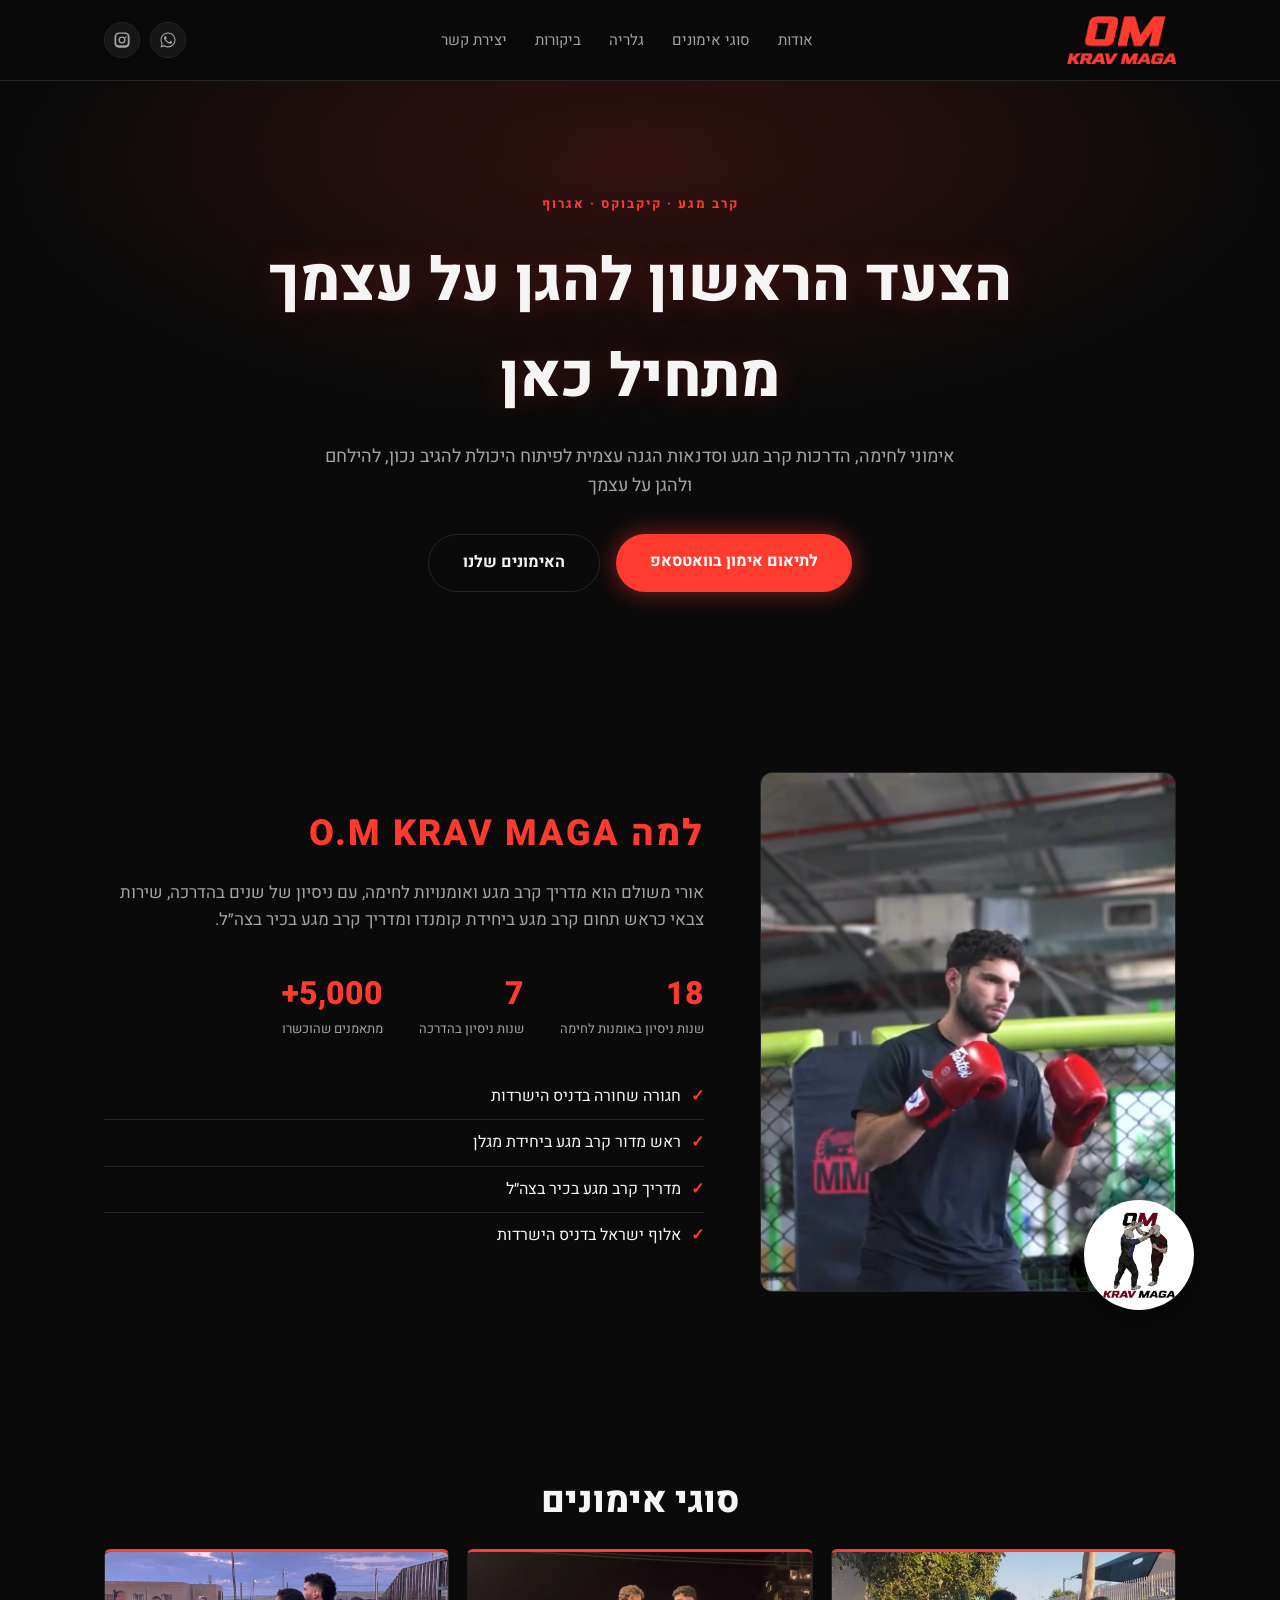
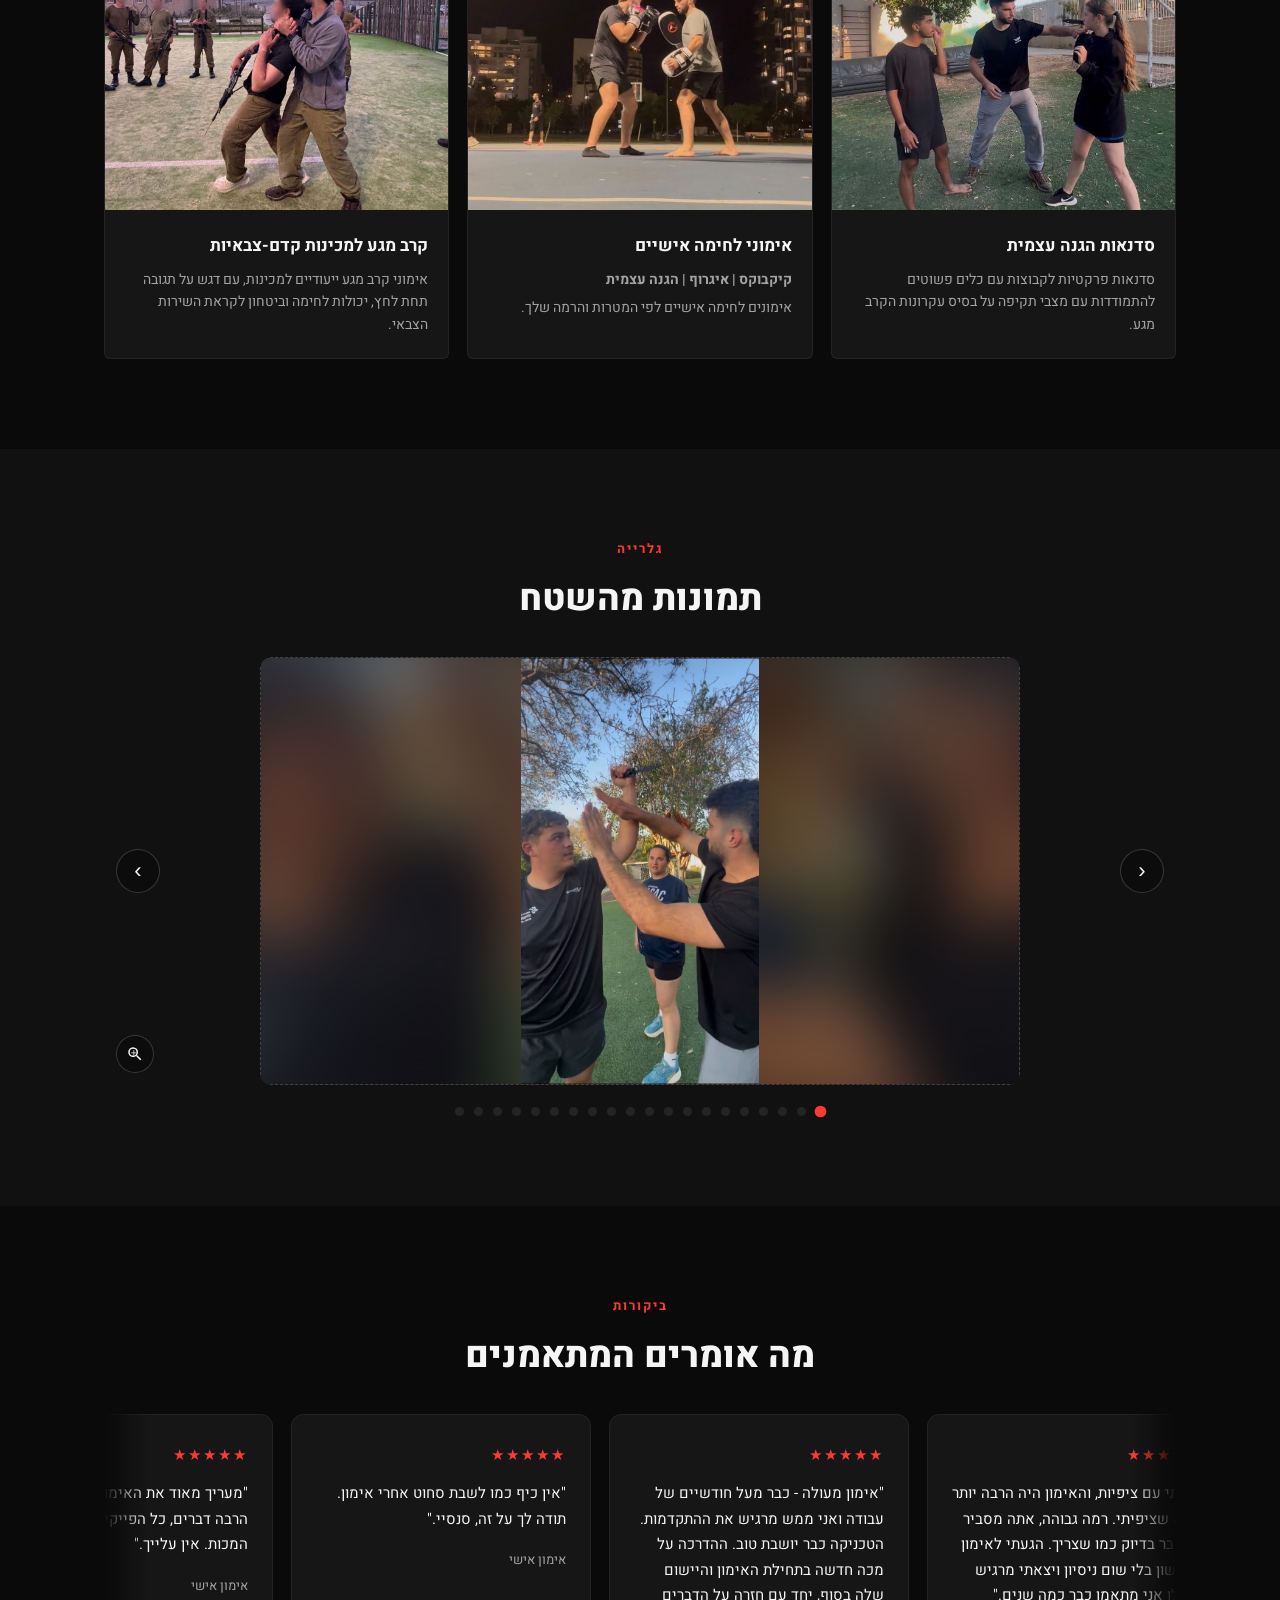
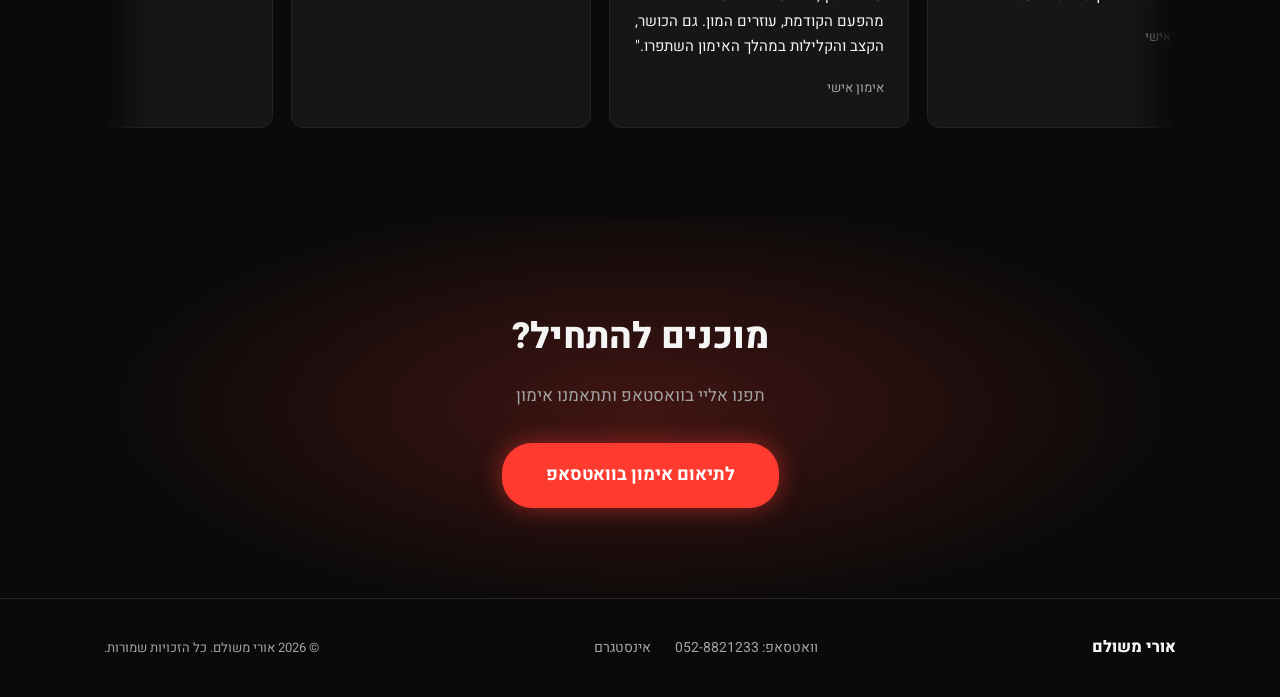
==== commit 5c8e52cb: "Add blurred hero background video Transcoded the provided clip (HEVC, portrait, 30MB) to a compresse" ====
--- a/index.html
+++ b/index.html
@@ -27,7 +27,7 @@
       <a href="#contact">יצירת קשר</a>
     </nav>
     <div class="header-social">
-      <a class="icon-link" href="https://wa.me/972528821233" target="_blank" rel="noopener" aria-label="וואטסאפ">
+      <a class="icon-link" href="https://wa.link/xgt45h" target="_blank" rel="noopener" aria-label="וואטסאפ">
         <svg viewBox="0 0 24 24" aria-hidden="true"><path d="M17.5 14.4c-.3-.2-1.7-.9-2-1-.3-.1-.5-.2-.7.2s-.8 1-.9 1.1c-.2.2-.3.2-.6.1-.3-.2-1.2-.5-2.3-1.5-.9-.8-1.4-1.7-1.6-2-.2-.3 0-.5.1-.6.1-.1.3-.3.4-.5.1-.2.2-.3.3-.5.1-.2 0-.4 0-.5C10.1 9 9.6 7.8 9.4 7.3c-.2-.5-.4-.4-.6-.4h-.5c-.2 0-.5.1-.7.3-.2.2-.9.9-.9 2.2s1 2.6 1.1 2.7c.1.2 1.9 2.9 4.6 4.1.6.3 1.1.4 1.5.6.6.2 1.2.2 1.6.1.5-.1 1.7-.7 1.9-1.3.2-.6.2-1.1.2-1.3 0-.1-.2-.2-.4-.3zM12 2C6.5 2 2 6.5 2 12c0 1.8.5 3.6 1.4 5.1L2 22l5-1.3c1.4.8 3 1.2 4.7 1.2h.3c5.5 0 10-4.5 10-10S17.5 2 12 2zm0 18.2h-.3c-1.5 0-3-.4-4.3-1.2l-.3-.2-3 .8.8-2.9-.2-.3c-.9-1.4-1.3-3-1.3-4.6C3.4 7.3 7.3 3.4 12 3.4c4.7 0 8.6 3.9 8.6 8.6s-3.9 8.2-8.6 8.2z"/></svg>
       </a>
       <a class="icon-link" href="https://www.instagram.com/orimeshulam_/" target="_blank" rel="noopener" aria-label="אינסטגרם">
@@ -43,6 +43,9 @@
 
 <!-- ============ HERO ============ -->
 <section class="hero">
+  <video class="hero-video" autoplay muted loop playsinline>
+    <source src="assets/hero-video.mp4" type="video/mp4">
+  </video>
   <div class="hero-overlay"></div>
   <div class="container hero-inner">
     <div class="badge">קרב מגע · קיקבוקס · אגרוף</div>
@@ -52,7 +55,7 @@
 לפיתוח היכולת להגיב נכון, להילחם ולהגן על עצמך 
     </p>
     <div class="hero-actions">
-      <a class="btn btn-primary" href="https://wa.me/972528821233" target="_blank" rel="noopener">לתיאום אימון בוואטסאפ</a>
+      <a class="btn btn-primary" href="https://wa.link/xgt45h" target="_blank" rel="noopener">לתיאום אימון בוואטסאפ</a>
       <a class="btn btn-ghost" href="#training-types">האימונים שלנו</a>
     </div>
   </div>
@@ -176,7 +179,7 @@
   <div class="container cta-inner">
     <h2>מוכנים להתחיל?</h2>
     <p>תפנו אליי בוואסטאפ ותתאמנו אימון</p>
-    <a class="btn btn-primary btn-large" href="https://wa.me/972528821233" target="_blank" rel="noopener">
+    <a class="btn btn-primary btn-large" href="https://wa.link/xgt45h" target="_blank" rel="noopener">
       לתיאום אימון בוואטסאפ
     </a>
   </div>
@@ -187,7 +190,7 @@
   <div class="container footer-inner">
     <div class="footer-logo">אורי משולם</div>
     <div class="footer-links">
-      <a href="https://wa.me/972528821233" target="_blank" rel="noopener">וואטסאפ: 052-8821233</a>
+      <a href="https://wa.link/xgt45h" target="_blank" rel="noopener">וואטסאפ: 052-8821233</a>
       <a href="https://www.instagram.com/orimeshulam_/" target="_blank" rel="noopener">אינסטגרם</a>
     </div>
     <div class="footer-copy">© 2026 אורי משולם. כל הזכויות שמורות.</div>
--- a/css/style.css
+++ b/css/style.css
@@ -147,6 +147,14 @@
   padding:110px 0 90px;
   text-align:center;
   background:var(--bg);
+}
+.hero-video{
+  position:absolute;
+  inset:0;
+  width:100%;
+  height:100%;
+  object-fit:cover;
+  z-index:0;
 }
 .hero-overlay{
   position:absolute;
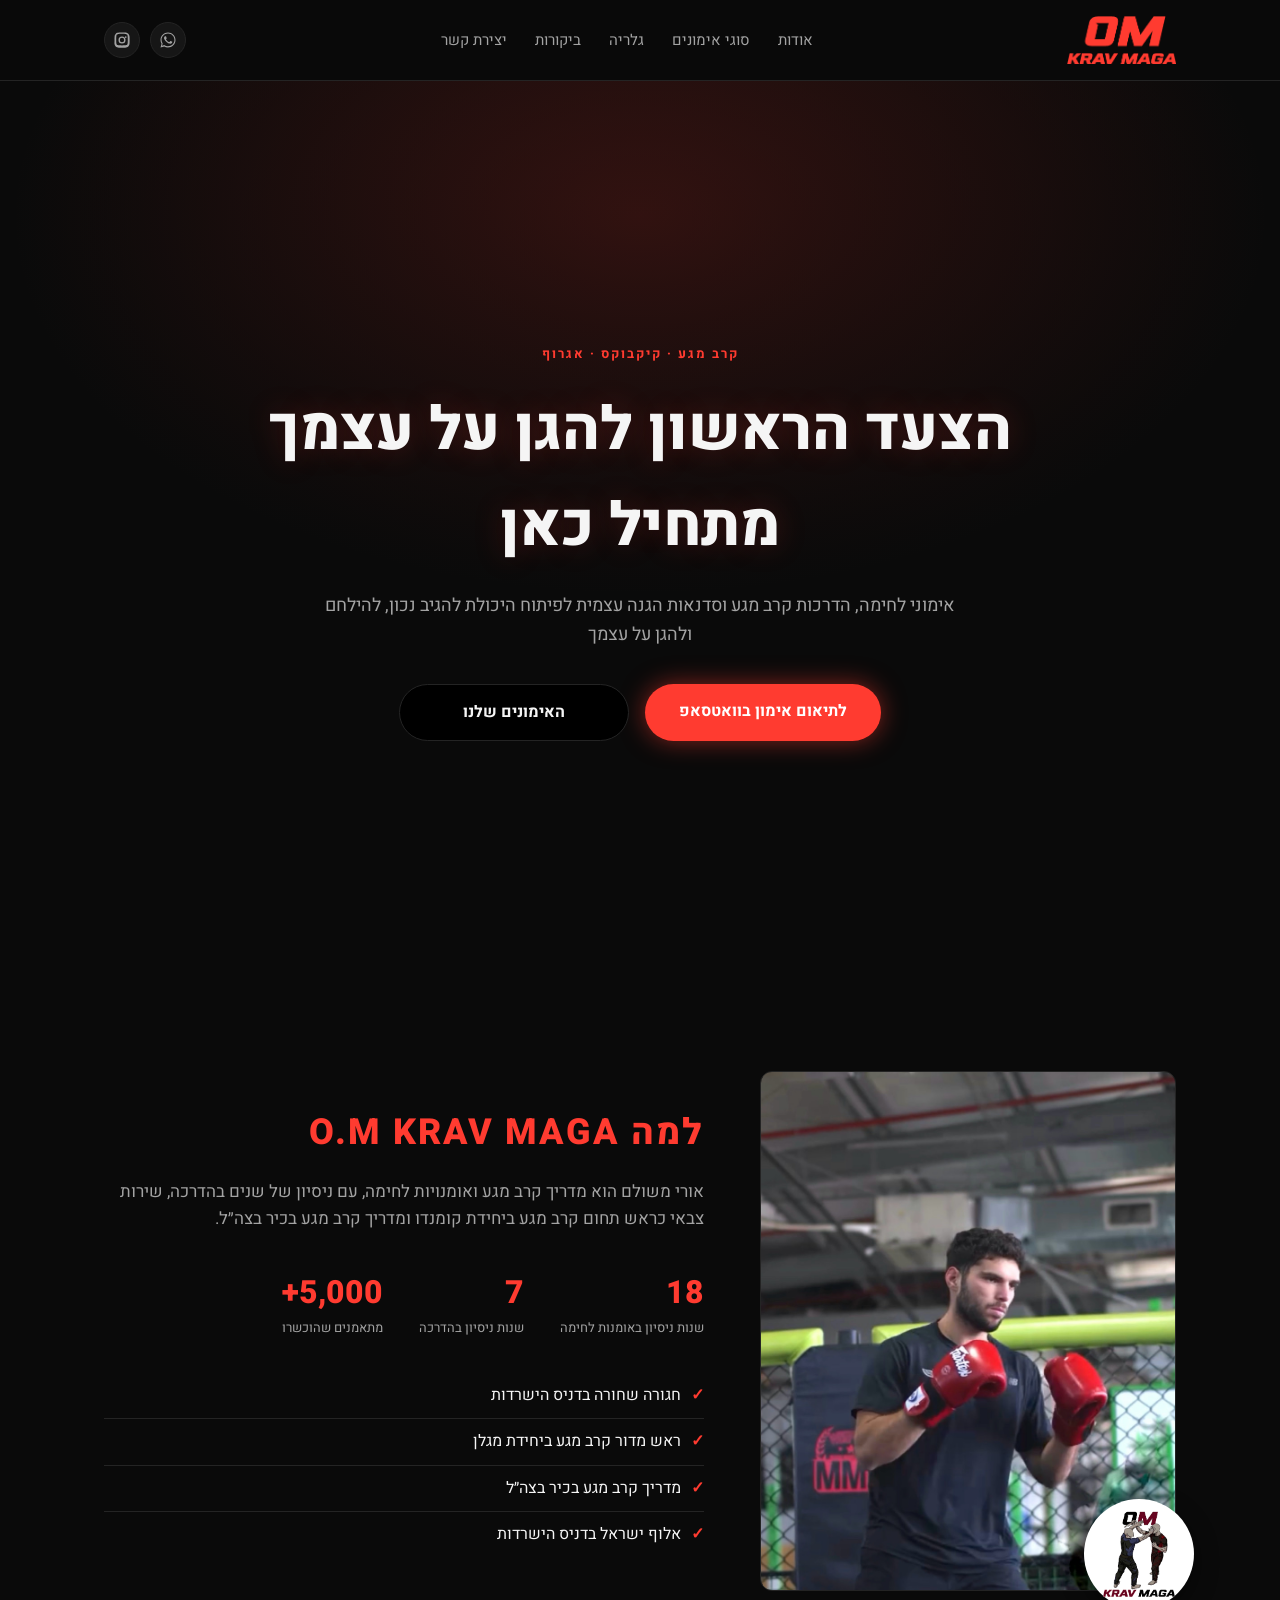
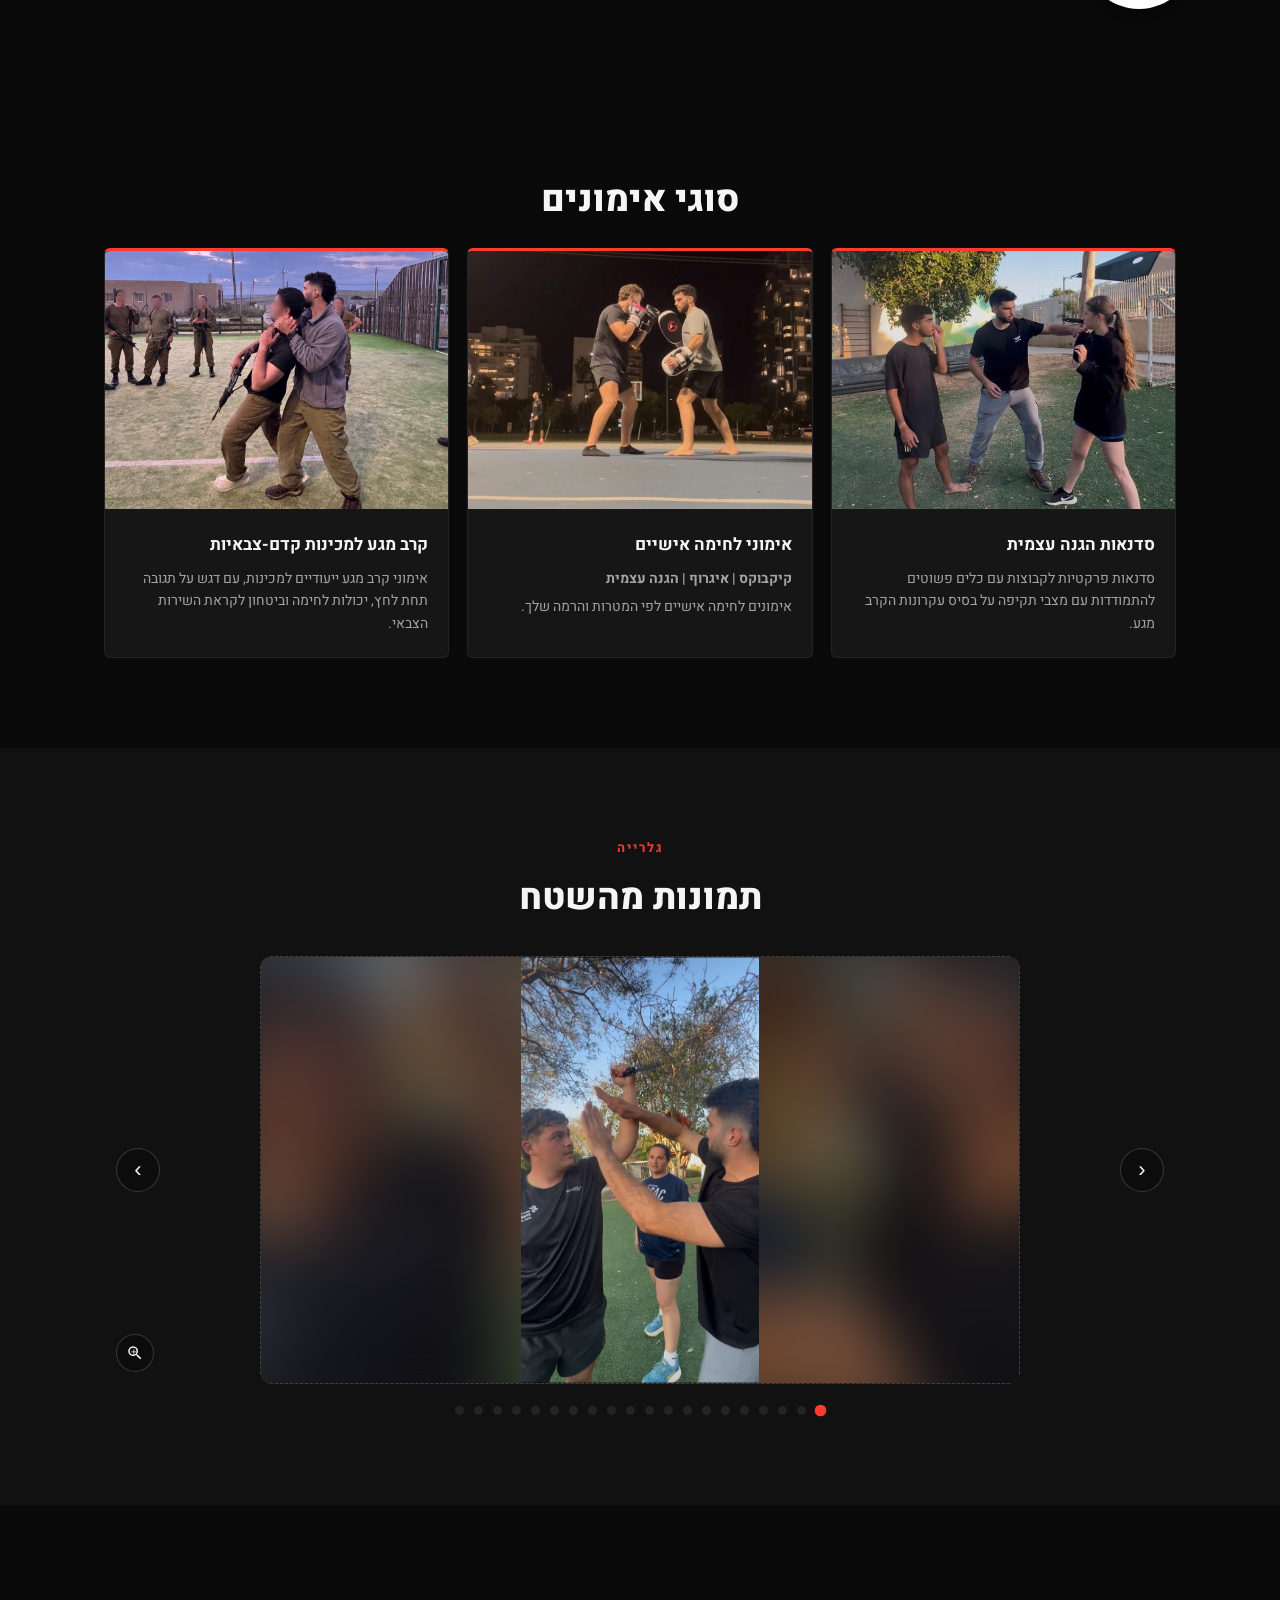
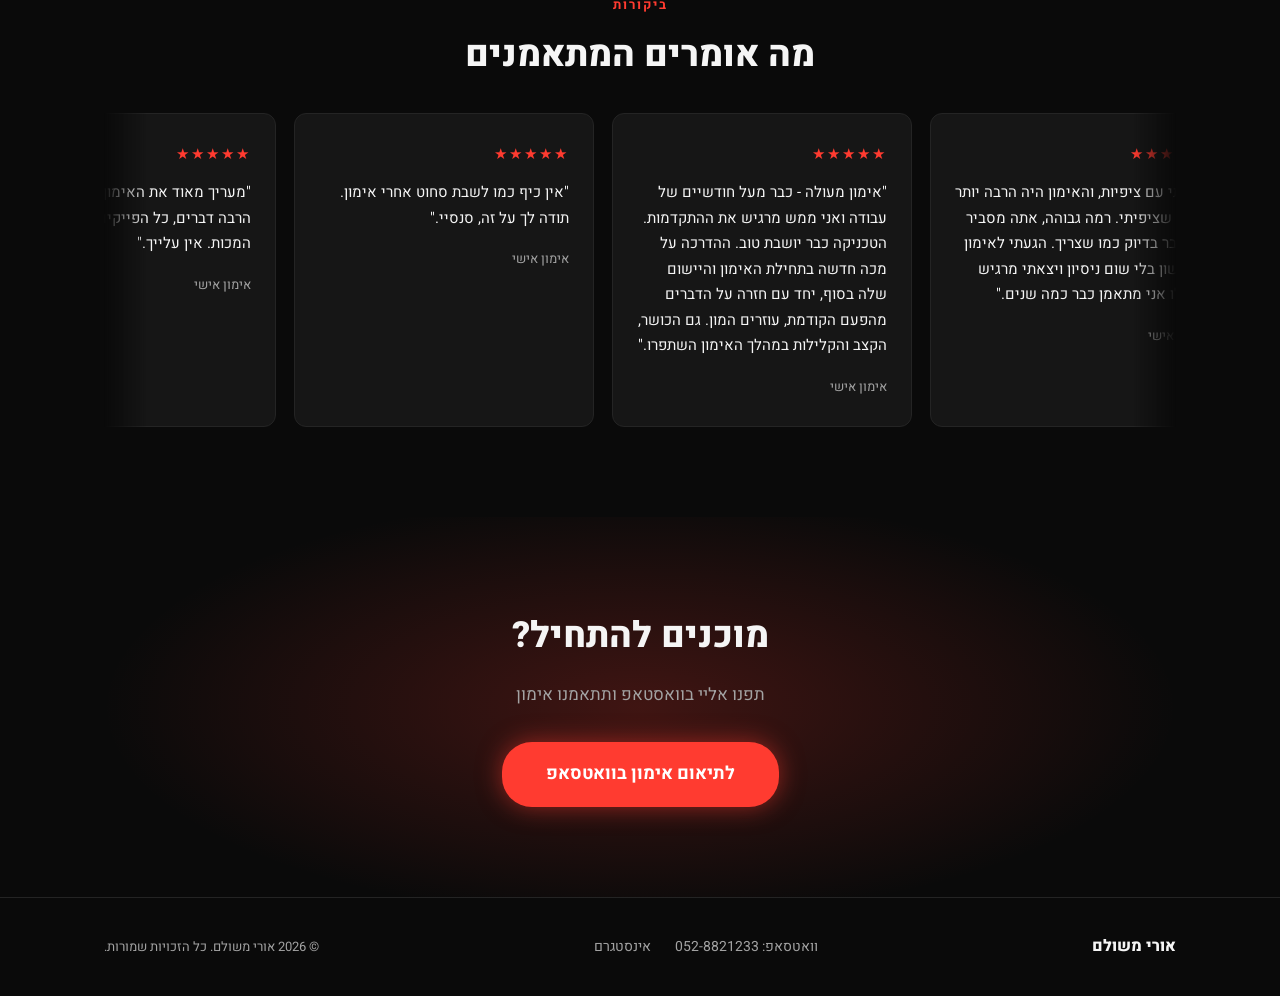
==== commit 6cb0a699: "Use separate hero videos for desktop vs phone The video element now picks between two sources via a " ====
--- a/index.html
+++ b/index.html
@@ -44,7 +44,8 @@
 <!-- ============ HERO ============ -->
 <section class="hero">
   <video class="hero-video" autoplay muted loop playsinline>
-    <source src="assets/hero-video.mp4" type="video/mp4">
+    <source src="assets/hero-video-desktop.mp4" type="video/mp4" media="(min-width: 641px)">
+    <source src="assets/hero-video-mobile.mp4" type="video/mp4">
   </video>
   <div class="hero-overlay"></div>
   <div class="container hero-inner">
--- a/css/style.css
+++ b/css/style.css
@@ -54,7 +54,7 @@
 }
 .btn-primary:hover{ box-shadow:0 0 34px var(--red-dim); }
 .btn-ghost{
-  background:transparent;
+  background:#000;
   color:var(--text);
   border:1px solid var(--line);
 }
@@ -144,6 +144,9 @@
 .hero{
   position:relative;
   overflow:hidden;
+  min-height:100vh;
+  display:flex;
+  align-items:center;
   padding:110px 0 90px;
   text-align:center;
   background:var(--bg);
@@ -167,6 +170,7 @@
 .hero-inner{
   position:relative;
   z-index:2;
+  width:100%;
 }
 .badge{
   display:inline-block;
@@ -194,6 +198,10 @@
   gap:16px;
   justify-content:center;
   flex-wrap:wrap;
+}
+.hero-actions .btn{
+  min-width:230px;
+  text-align:center;
 }
 
 /* ---------- Sections ---------- */
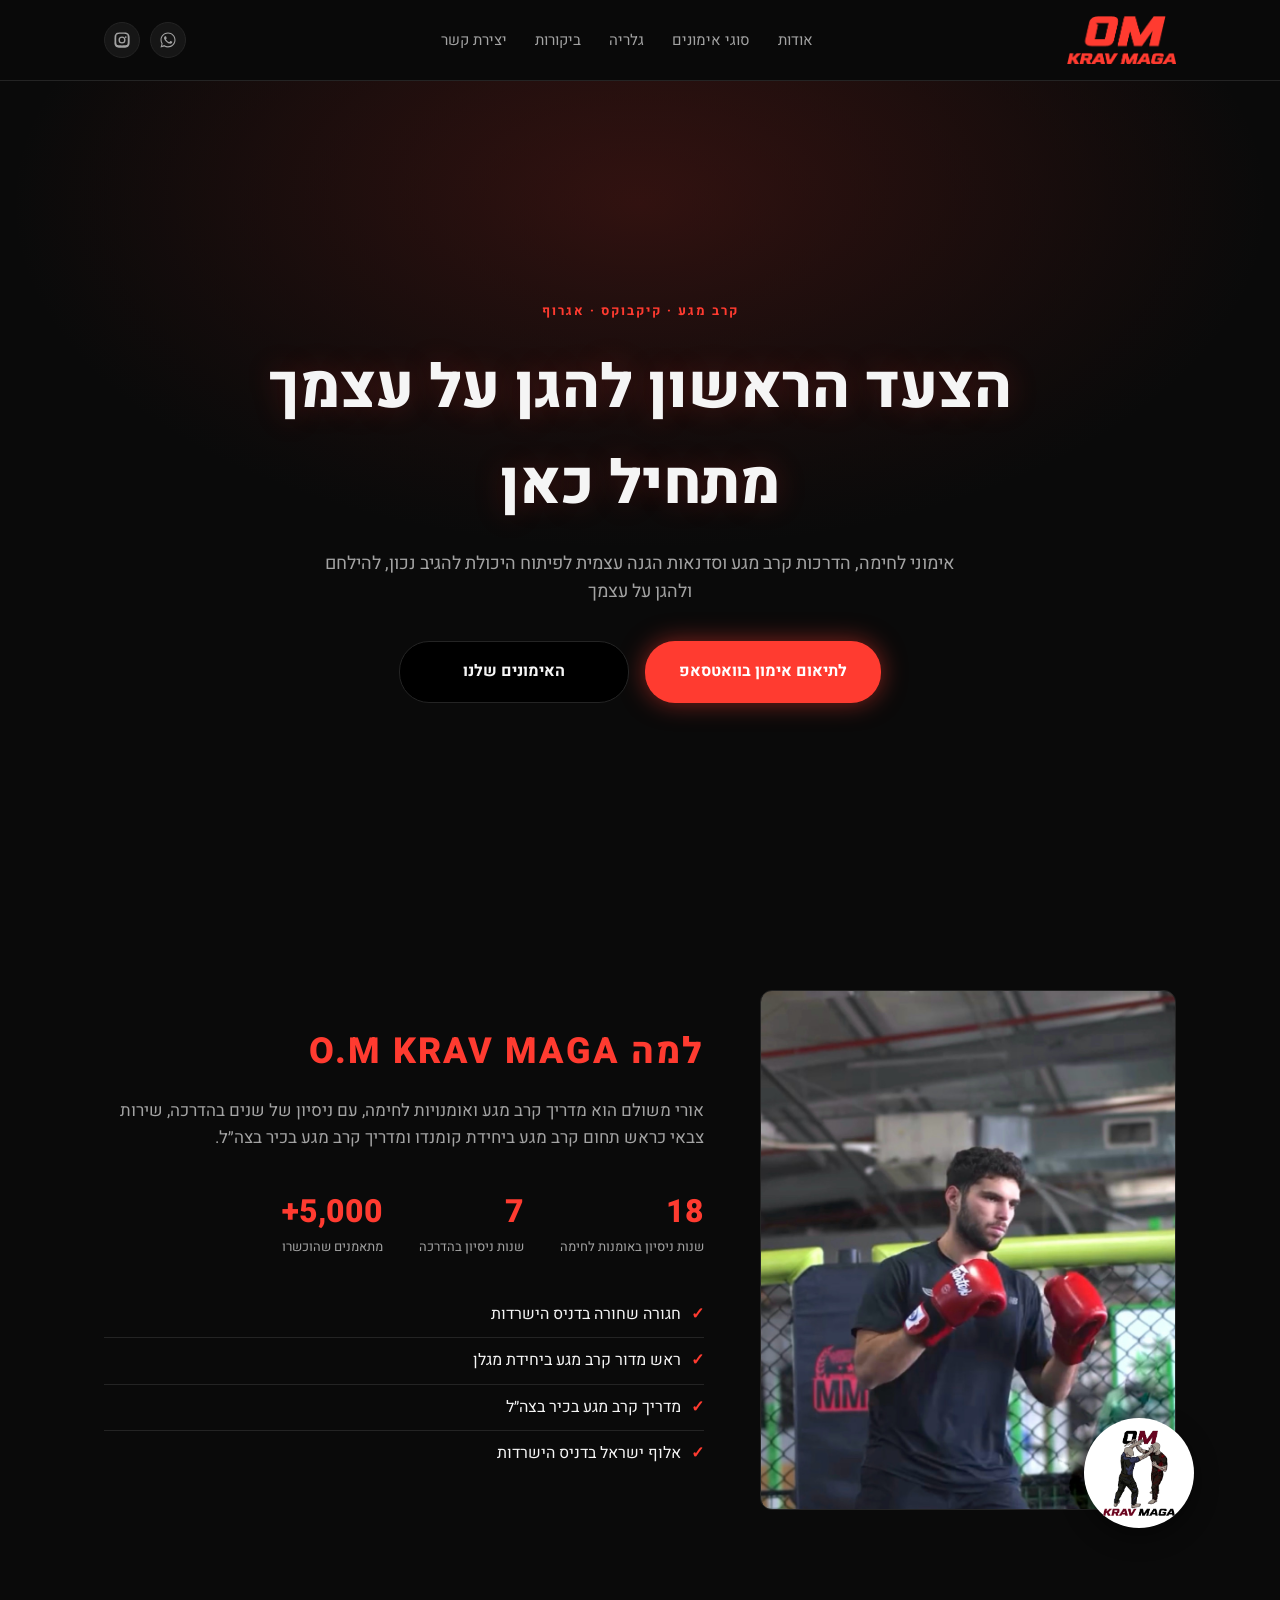
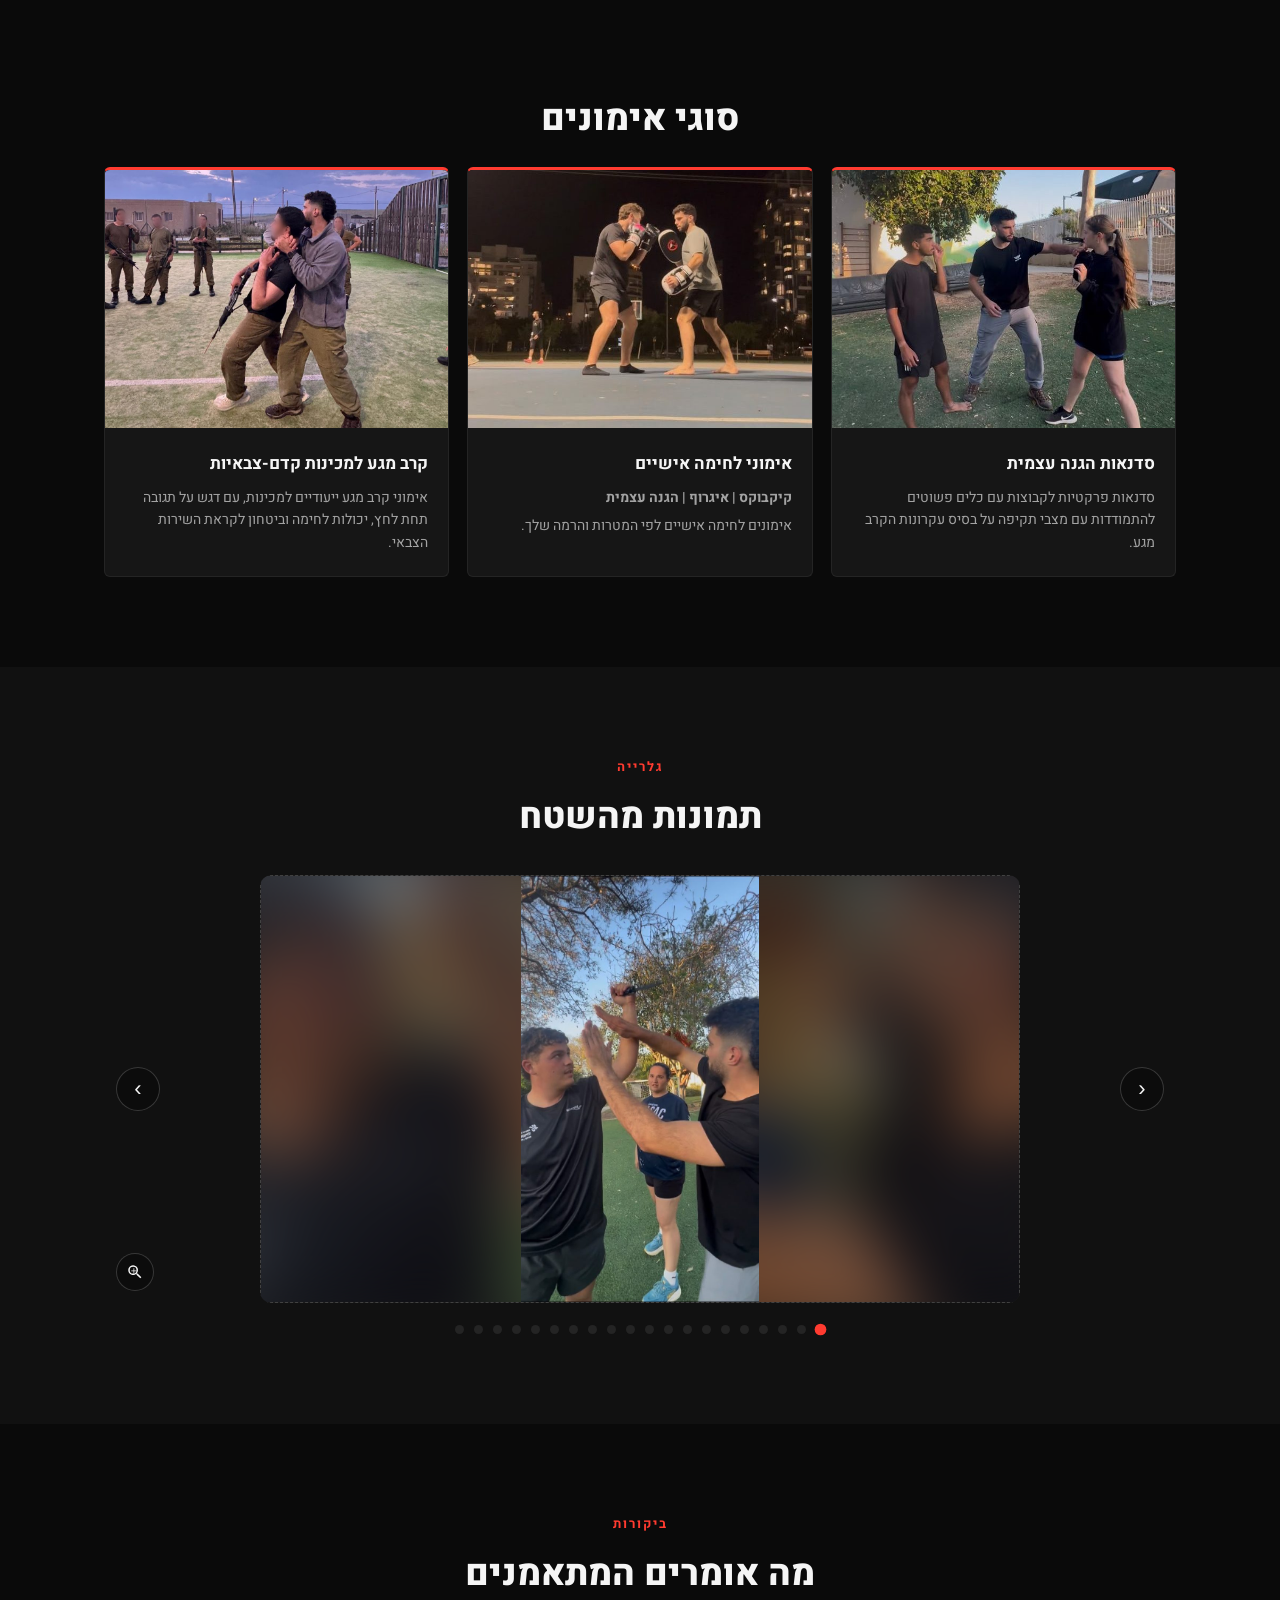
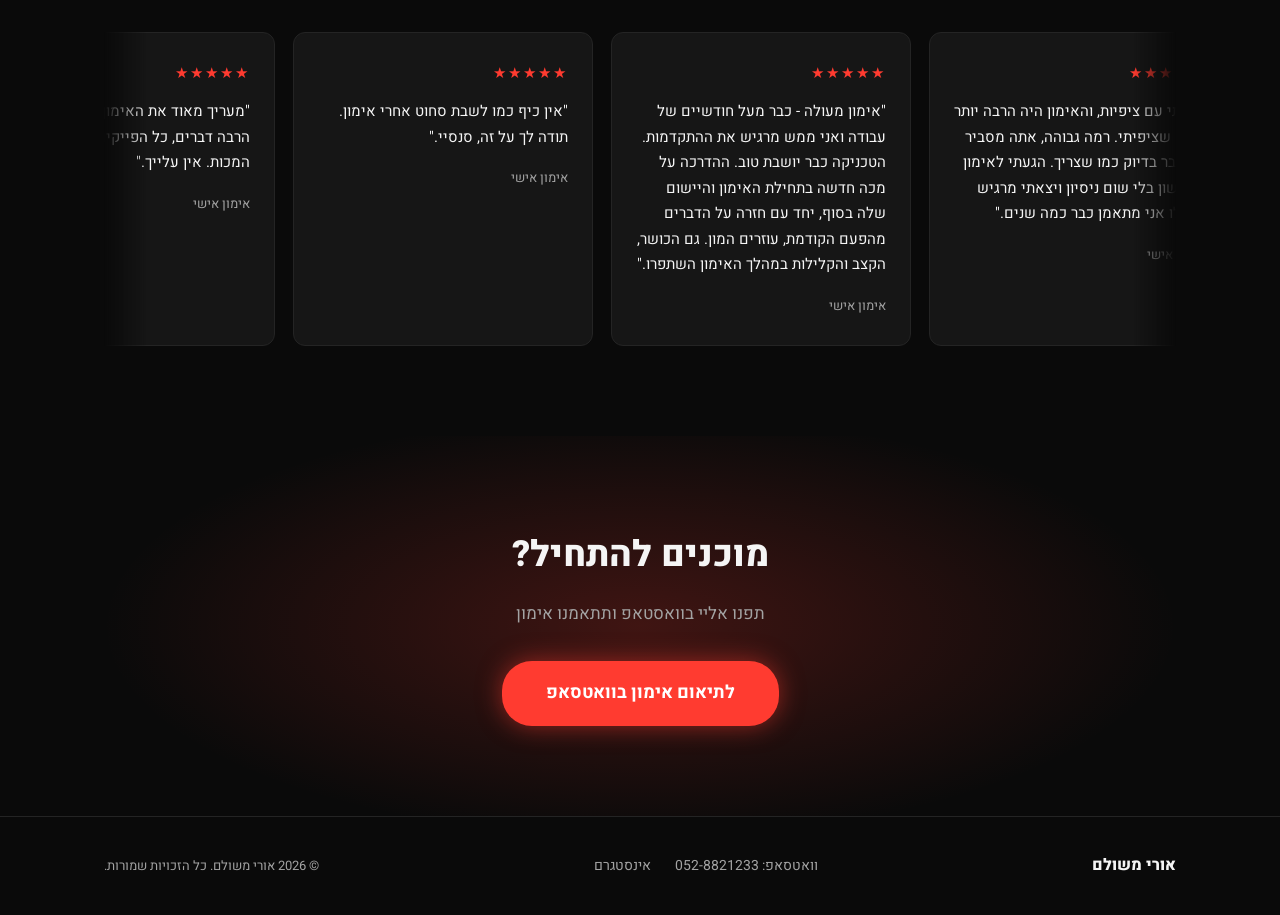
==== commit 2fa02b58: "Fix hero video stacking and source selection on iOS Safari Two bugs reported from a real iPhone 16 P" ====
--- a/index.html
+++ b/index.html
@@ -43,10 +43,7 @@
 
 <!-- ============ HERO ============ -->
 <section class="hero">
-  <video class="hero-video" autoplay muted loop playsinline>
-    <source src="assets/hero-video-desktop.mp4" type="video/mp4" media="(min-width: 641px)">
-    <source src="assets/hero-video-mobile.mp4" type="video/mp4">
-  </video>
+  <video class="hero-video" id="heroVideo" autoplay muted loop playsinline webkit-playsinline></video>
   <div class="hero-overlay"></div>
   <div class="container hero-inner">
     <div class="badge">קרב מגע · קיקבוקס · אגרוף</div>
--- a/css/style.css
+++ b/css/style.css
@@ -144,7 +144,9 @@
 .hero{
   position:relative;
   overflow:hidden;
-  min-height:100vh;
+  isolation:isolate;
+  z-index:0;
+  min-height:calc(100vh - 81px);
   display:flex;
   align-items:center;
   padding:110px 0 90px;
@@ -158,6 +160,7 @@
   height:100%;
   object-fit:cover;
   z-index:0;
+  pointer-events:none;
 }
 .hero-overlay{
   position:absolute;
@@ -201,6 +204,10 @@
 }
 .hero-actions .btn{
   min-width:230px;
+  min-height:62px;
+  display:flex;
+  align-items:center;
+  justify-content:center;
   text-align:center;
 }
 
@@ -734,6 +741,9 @@
 }
 
 @media (max-width: 640px){
+  .hero{
+    min-height:calc(100vh - 69px);
+  }
   .hero h1{
     font-size:clamp(20px, 6.8vw, 44px);
   }
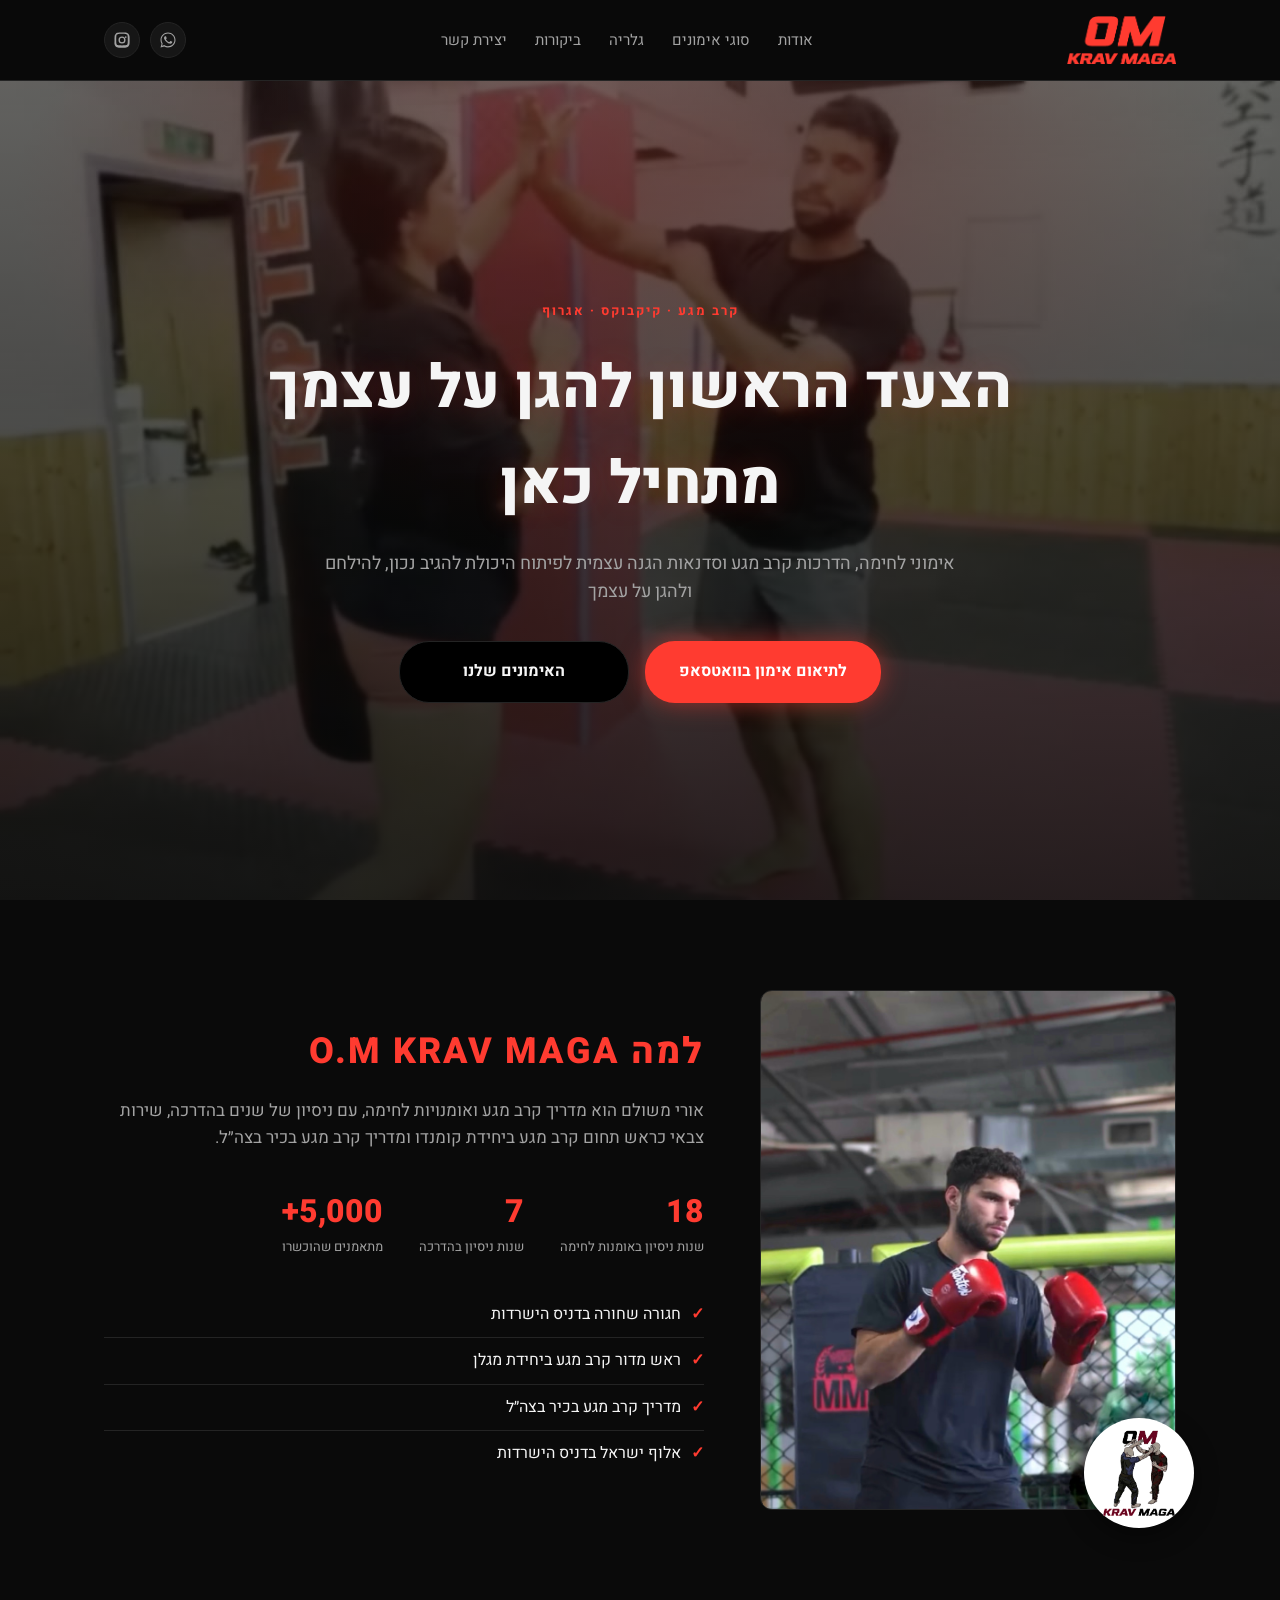
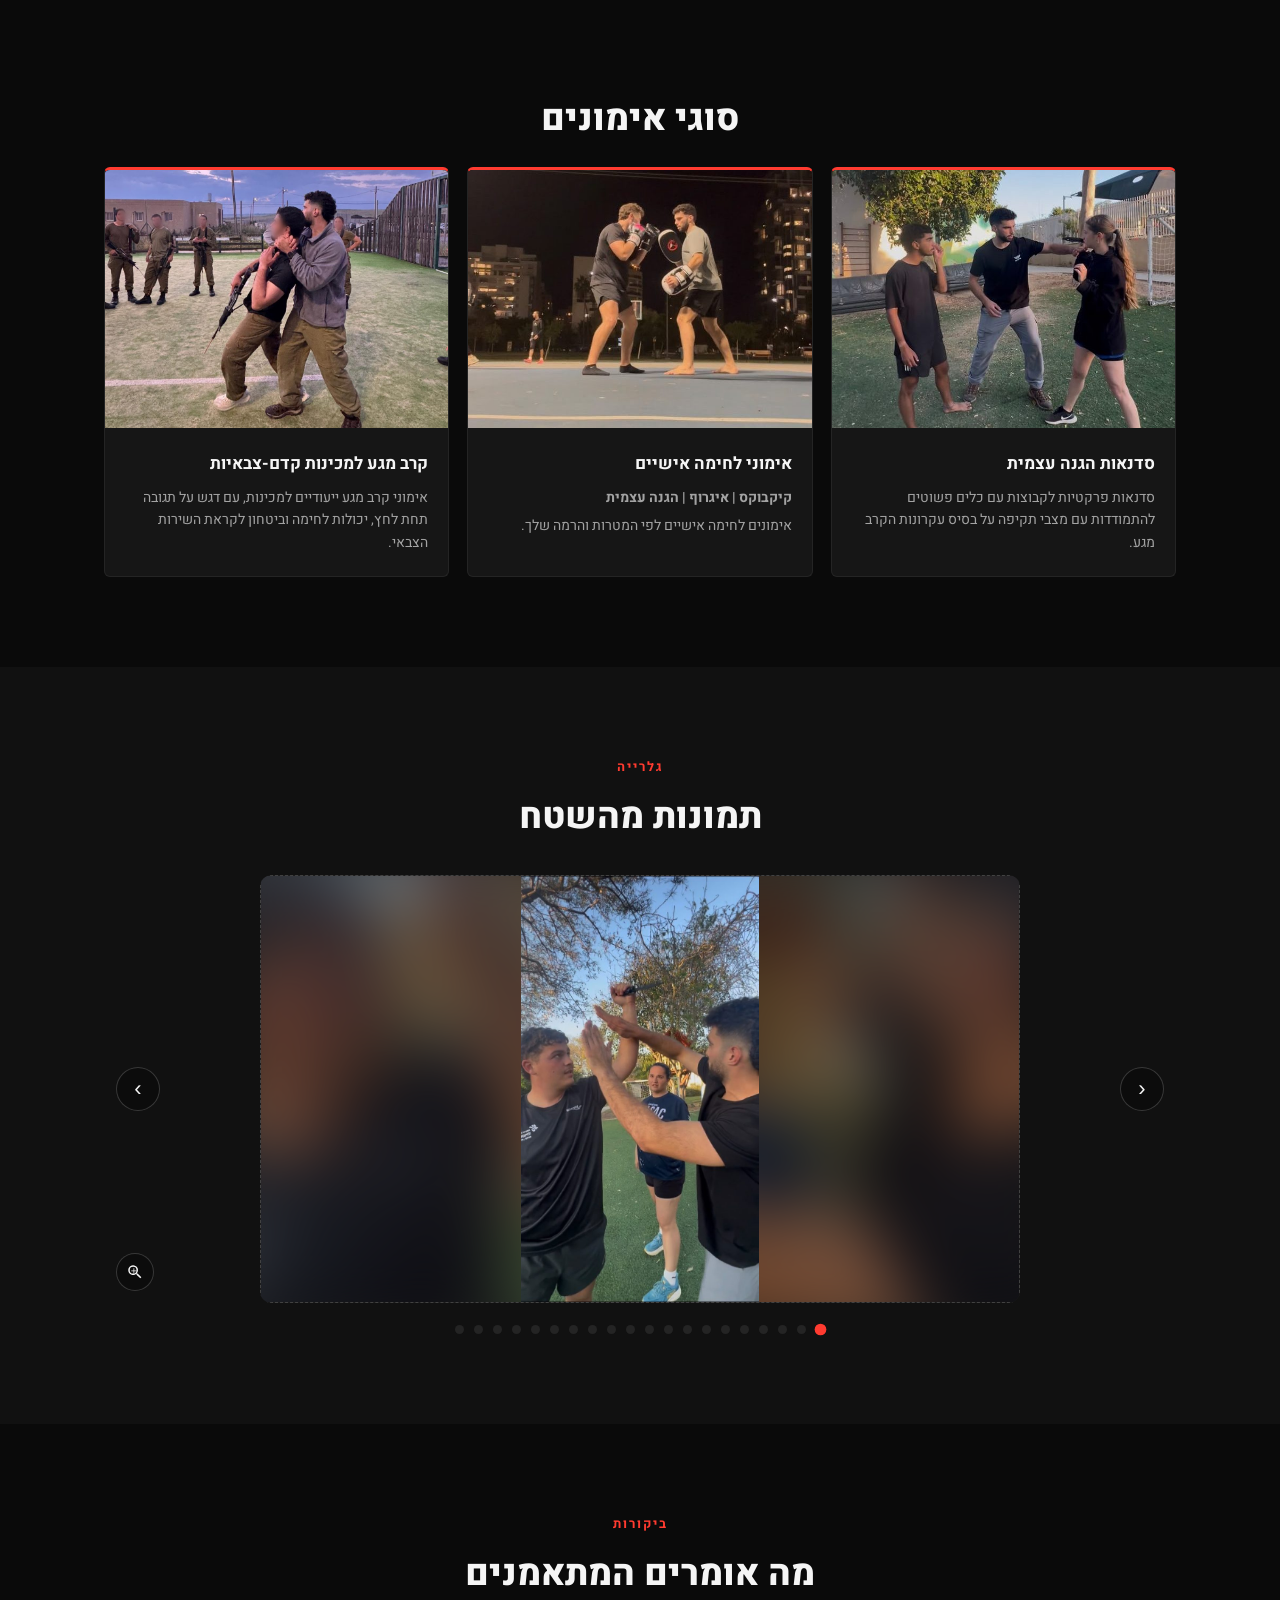
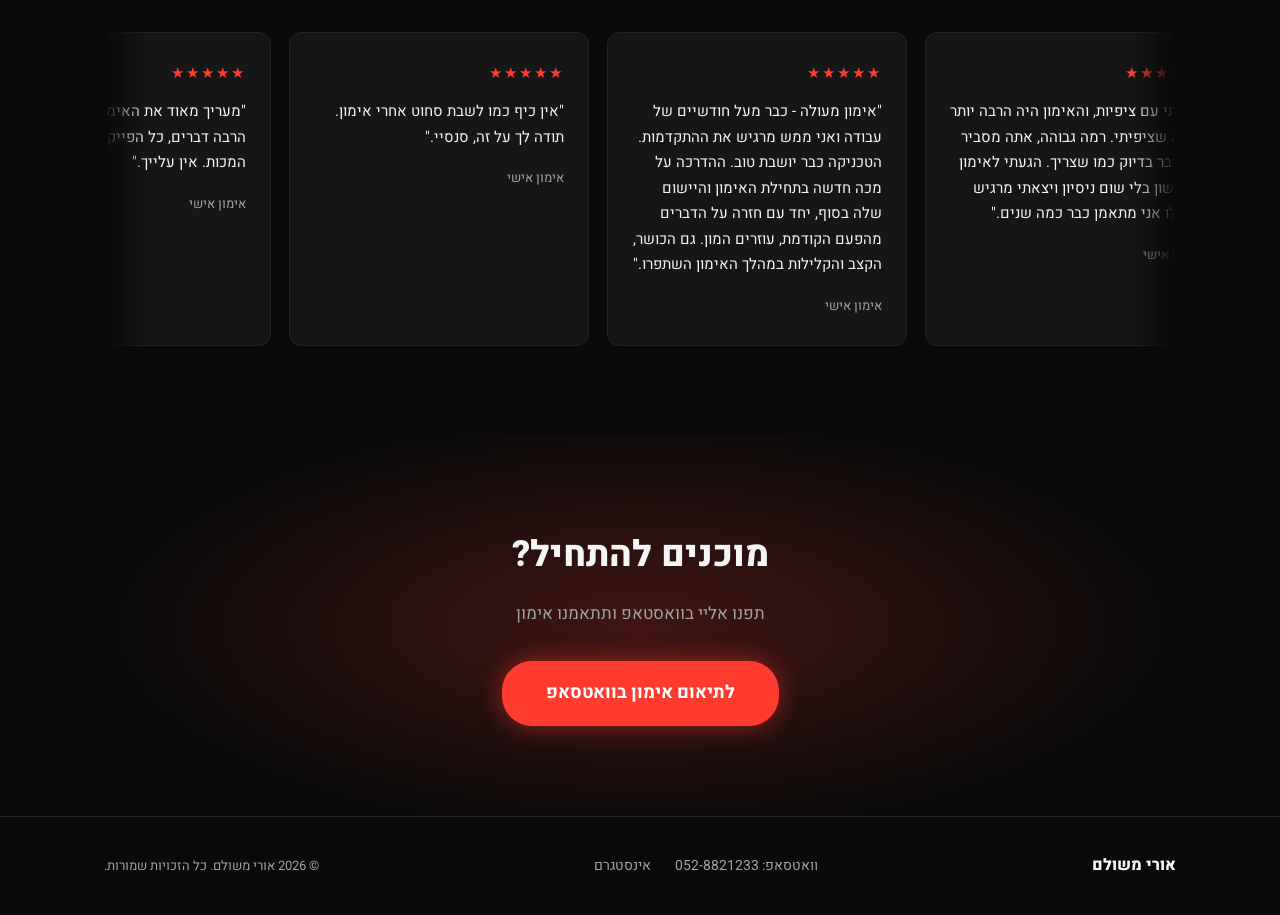
==== commit 102ebf81: "Add hero video poster frames to avoid blank flash on load The video needs to download before it can " ====
--- a/index.html
+++ b/index.html
@@ -43,7 +43,7 @@
 
 <!-- ============ HERO ============ -->
 <section class="hero">
-  <video class="hero-video" id="heroVideo" autoplay muted loop playsinline webkit-playsinline></video>
+  <video class="hero-video" id="heroVideo" autoplay muted loop playsinline webkit-playsinline poster="assets/hero-poster-mobile.jpg"></video>
   <div class="hero-overlay"></div>
   <div class="container hero-inner">
     <div class="badge">קרב מגע · קיקבוקס · אגרוף</div>
